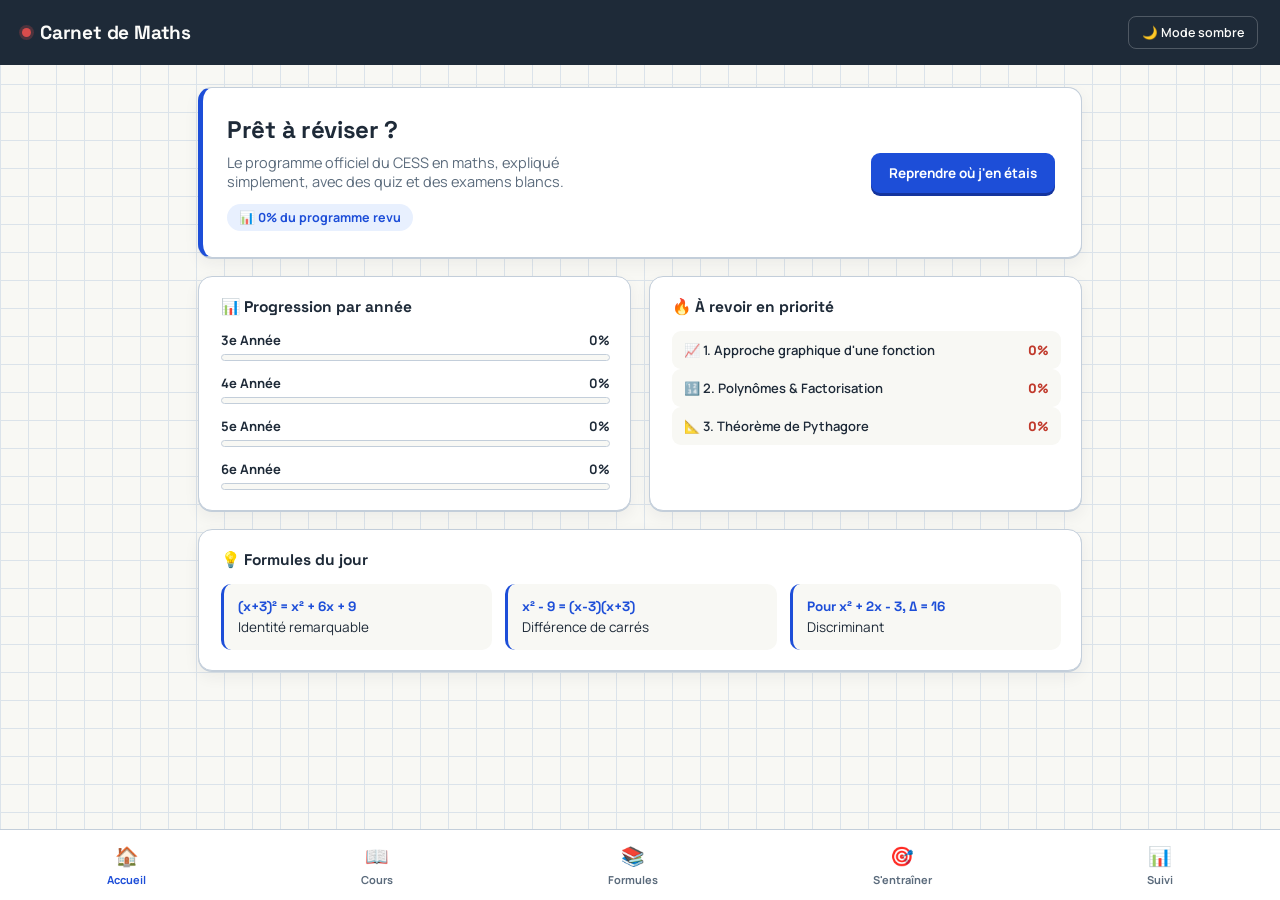
==== index.html @ 69b4cd09 "Update index.html" ====
<!DOCTYPE html>
<html lang="fr">
<head>
<meta charset="UTF-8">
<meta name="viewport" content="width=device-width, initial-scale=1.0">
<title>Carnet de Maths — CESS</title>
<link rel="preconnect" href="https://fonts.googleapis.com">
<link rel="preconnect" href="https://fonts.gstatic.com" crossorigin>
<link href="https://fonts.googleapis.com/css2?family=Manrope:wght@400;600;700;800&family=Space+Grotesk:wght@500;700&display=swap" rel="stylesheet">
<link rel="stylesheet" href="ces-maths.css">
</head>
<body>

<header class="ces-header">
    <div class="brand" onclick="goHome()"><span class="pin"></span>Carnet de Maths</div>
    <button class="nav-btn" onclick="toggleTheme()" id="themeBtn">🌙 Mode sombre</button>
</header>

<main class="ces-app">

    <!-- ================= ACCUEIL ================= -->
    <section id="dashboard" class="tab-content">
        <div class="hero">
            <div>
                <h1>Prêt à réviser ?</h1>
                <p>Le programme officiel du CESS en maths, expliqué simplement, avec des quiz et des examens blancs.</p>
                <span class="pastille-progress">📊 <span id="globalProgress">0</span>% du programme revu</span>
            </div>
            <button class="primary-btn" onclick="startRevision()">Reprendre où j'en étais</button>
        </div>

        <div class="dashboard-grid">
            <div class="panel">
                <h3>📊 Progression par année</h3>
                <div id="progressionAnnees" class="progression-list"></div>
            </div>
            <div class="panel">
                <h3>🔥 À revoir en priorité</h3>
                <div id="chapitresUrgents"></div>
            </div>
        </div>

        <div class="panel">
            <h3>💡 Formules du jour</h3>
            <div id="formulesDuJour" class="formules-du-jour"></div>
        </div>
    </section>

    <!-- ================= COURS ================= -->
    <section id="cours" class="tab-content hidden">
        <div class="page-header">
            <div>
                <h1 class="section-title">📖 Réviser</h1>
                <p class="muted">Choisissez une année pour voir les chapitres.</p>
            </div>
            <button class="ghost-btn" onclick="showTab('dashboard')">← Accueil</button>
        </div>

        <div id="choixAnnee" class="annee-selector"></div>
        <div id="contenuAnnee" class="hidden"></div>

        <!-- FICHES VISUELLES CORRIGÉES -->
        <div class="panel" style="margin-top: 6px;">
            <h3>🖼️ Fiches de révision</h3>
            <p class="muted" style="margin-bottom: 4px;">Les notions essentielles résumées en images.</p>
            <div class="groupe-fiches">
                <img src="pythagore.jpg" alt="Théorème de Pythagore">
                <img src="thales.jpg" alt="Théorème de Thalès">
                <img src="trigonometrie.jpg" alt="Trigonométrie">
                <img src="cercle_trigo.jpg" alt="Cercle trigonométrique">
                <img src="discriminant.jpg" alt="Discriminant">
                <img src="derivee.jpg" alt="Dérivée">
                <img src="produit_scalaire.jpg" alt="Produit scalaire">
                <img src="plan_complexe.jpg" alt="Plan complexe">
            </div>
        </div>
    </section>

    <!-- ================= FORMULES ================= -->
    <section id="formules" class="tab-content hidden">
        <div class="page-header">
            <div>
                <h1 class="section-title">📚 Formules</h1>
                <p class="muted"><span id="formulesCount">0</span> formules — votre encyclopédie de poche.</p>
            </div>
            <button class="ghost-btn" onclick="showTab('dashboard')">← Accueil</button>
        </div>

        <input id="formuleSearch" class="search-bar" style="margin-bottom:14px;" placeholder="Rechercher une formule…" oninput="rechercherFormule()">

        <div class="filtres-pills" id="filtresFormules">
            <button class="pill active" onclick="filtrerFormules('all', this)">Tout</button>
            <button class="pill" onclick="filtrerFormules('algebre', this)">🔢 Algèbre</button>
            <button class="pill" onclick="filtrerFormules('geometrie', this)">📐 Géométrie</button>
            <button class="pill" onclick="filtrerFormules('trigonometrie', this)">📐 Trigo</button>
            <button class="pill" onclick="filtrerFormules('analyse', this)">📈 Analyse</button>
            <button class="pill" onclick="filtrerFormules('vecteurs', this)">➡️ Vecteurs</button>
            <button class="pill" onclick="filtrerFormules('statistiques', this)">📊 Stats</button>
            <button class="pill" onclick="filtrerFormules('complexes', this)">ℂ Complexes</button>
        </div>

        <div id="formulesList" class="formules-grid"></div>
    </section>

    <!-- ================= S'ENTRAÎNER ================= -->
    <section id="entrainer" class="tab-content hidden">
        <div class="page-header">
            <div>
                <h1 class="section-title">🎯 S'entraîner</h1>
                <p class="muted">Testez vos connaissances.</p>
            </div>
            <button class="ghost-btn" onclick="showTab('dashboard')">← Accueil</button>
        </div>

        <div class="panel block-entrainement">
            <div class="block-header"><span class="block-icon">🧠</span><span class="block-title">Quiz rapide</span></div>
            <div class="select-group">
                <select id="quizAnnee" class="search-bar" onchange="updateQuizChapitres()">
                    <option value="3e">3e Année</option>
                    <option value="4e">4e Année</option>
                    <option value="5e">5e Année</option>
                    <option value="6e">6e Année</option>
                </select>
                <select id="quizChapitre" class="search-bar"><option value="all">Tous les chapitres</option></select>
            </div>
            <button class="primary-btn" style="width:100%;" onclick="startQuiz()">Lancer le quiz</button>
            <button class="ghost-btn" style="width:100%;margin-top:9px;" onclick="startDefiJour()">🌟 Défi du jour (5 questions au hasard)</button>
        </div>

        <div class="panel block-entrainement">
            <div class="block-header"><span class="block-icon">📝</span><span class="block-title">Examens blancs</span></div>
            <div class="exam-grid">
                <div class="exam-card" tabindex="0" onclick="startExamen('3e')"><div class="exam-title">3e Année</div><div class="exam-info">20 q · 30 min</div></div>
                <div class="exam-card" tabindex="0" onclick="startExamen('4e')"><div class="exam-title">4e Année</div><div class="exam-info">25 q · 40 min</div></div>
                <div class="exam-card" tabindex="0" onclick="startExamen('5e')"><div class="exam-title">5e Année</div><div class="exam-info">25 q · 40 min</div></div>
                <div class="exam-card" tabindex="0" onclick="startExamen('6e')"><div class="exam-title">6e Année</div><div class="exam-info">30 q · 50 min</div></div>
                <div class="exam-card complet" tabindex="0" onclick="startExamen('complet')"><div class="exam-title">Examen complet</div><div class="exam-info">50 q · 90 min</div></div>
            </div>
        </div>

        <div id="quizContent" style="margin-top:18px;"></div>
        <div id="examenContent" style="margin-top:18px;"></div>
    </section>

    <!-- ================= SUIVI ================= -->
    <section id="suivi" class="tab-content hidden">
        <div class="page-header">
            <div>
                <h1 class="section-title">📊 Mon suivi</h1>
                <p class="muted">Votre progression et vos favoris.</p>
            </div>
            <button class="ghost-btn" onclick="showTab('dashboard')">← Accueil</button>
        </div>

        <div class="stats-grid">
            <div class="stat-card"><b>RÉVISÉS</b><span id="statsRevisites">0%</span></div>
            <div class="stat-card"><b>QUIZ FAITS</b><span id="statsQuizTotal">0</span></div>
            <div class="stat-card"><b>MEILLEUR SCORE</b><span id="statsMeilleur">0%</span></div>
            <div class="stat-card"><b>SÉRIE EN COURS</b><span id="statsSerie">0</span></div>
        </div>

        <div class="dashboard-grid">
            <div class="panel"><h3>🏆 Mes badges</h3><div id="badgeDisplay" class="badges-list"></div></div>
            <div class="panel"><h3>⭐ Mes favoris</h3><div id="favorisList"></div></div>
        </div>
    </section>

</main>

<div class="bottom-nav" id="bottomNav">
    <div class="nav-item active" tabindex="0" onclick="showTab('dashboard')" id="navDashboard"><span class="nav-icon">🏠</span>Accueil</div>
    <div class="nav-item" tabindex="0" onclick="showTab('cours')" id="navCours"><span class="nav-icon">📖</span>Cours</div>
    <div class="nav-item" tabindex="0" onclick="showTab('formules')" id="navFormules"><span class="nav-icon">📚</span>Formules</div>
    <div class="nav-item" tabindex="0" onclick="showTab('entrainer')" id="navEntrainer"><span class="nav-icon">🎯</span>S'entraîner</div>
    <div class="nav-item" tabindex="0" onclick="showTab('suivi')" id="navSuivi"><span class="nav-icon">📊</span>Suivi</div>
</div>

<script src="ces-maths.js"></script>
</body>
</html>
---- ces-maths.css ----
/* =========================================================
   TOKENS — inspiré du cahier à petits carreaux (Séyès)
   ========================================================= */
:root{
    --paper:#f8f8f4;
    --paper-line:#dbe3ea;
    --paper-line-strong:#c3ceda;
    --sheet:#ffffff;
    --margin:#d84c4c;
    --ink:#1e2a38;
    --ink-soft:#5b6b7c;
    --bleu:#1d4ed8;
    --bleu-clair:#e8f0fe;
    --vert:#1f8a4c;
    --vert-clair:#e7f7ec;
    --rouge:#c0392b;
    --rouge-clair:#fdecea;
    --ambre:#b9791b;
    --ambre-clair:#fdf3e0;
    --violet:#6b46c1;
    --violet-clair:#f1ebfb;
    --teal:#0e7c86;
    --teal-clair:#e4f5f6;
    --radius: 14px;
    --shadow: 0 1px 0 var(--paper-line-strong), 0 6px 16px rgba(30,42,56,0.06);
    --font-head:'Space Grotesk', system-ui, sans-serif;
    --font-body:'Manrope', system-ui, sans-serif;
}

body.dark{
    --paper:#12161c;
    --paper-line:#232b35;
    --paper-line-strong:#2b3542;
    --sheet:#181e26;
    --margin:#e06a6a;
    --ink:#eef1f5;
    --ink-soft:#93a1b0;
    --bleu:#5c8cf0;
    --bleu-clair:#1c2a44;
    --vert:#57c785;
    --vert-clair:#16301f;
    --rouge:#ea6b5c;
    --rouge-clair:#3a1c1a;
    --ambre:#e0a94a;
    --ambre-clair:#3a2c12;
    --violet:#a482e0;
    --violet-clair:#2a1f42;
    --teal:#4bb9c2;
    --teal-clair:#12302f;
    --shadow: 0 1px 0 var(--paper-line-strong), 0 6px 18px rgba(0,0,0,0.35);
}

*{box-sizing:border-box;margin:0;padding:0;}
html{-webkit-font-smoothing:antialiased;}

body{
    font-family:var(--font-body);
    color:var(--ink);
    background-color:var(--paper);
    background-image:
        linear-gradient(var(--paper-line) 1px, transparent 1px),
        linear-gradient(90deg, var(--paper-line) 1px, transparent 1px);
    background-size: 28px 28px;
    min-height:100vh;
    padding-bottom:84px;
    transition:background-color .3s ease, color .3s ease;
}

@media (prefers-reduced-motion: reduce){
    *{animation-duration:0.001ms !important; transition-duration:0.001ms !important;}
}

/* ---------- header ---------- */
.ces-header{
    background:var(--ink);
    color:#fbfbf9;
    padding:16px 22px;
    display:flex;
    justify-content:space-between;
    align-items:center;
    position:sticky;
    top:0;
    z-index:900;
}
.brand{
    font-family:var(--font-head);
    font-weight:700;
    font-size:19px;
    letter-spacing:-0.2px;
    cursor:pointer;
    display:flex;
    align-items:center;
    gap:9px;
}
.brand .pin{
    width:9px;height:9px;border-radius:50%;
    background:var(--margin);
    box-shadow:0 0 0 3px rgba(216,76,76,0.25);
    display:inline-block;
}
.nav-btn{
    background:transparent;
    border:1px solid rgba(255,255,255,0.22);
    color:#fbfbf9;
    border-radius:8px;
    padding:7px 13px;
    cursor:pointer;
    font-size:12.5px;
    font-family:var(--font-body);
    font-weight:600;
    transition:background .2s ease, border-color .2s ease;
}
.nav-btn:hover{background:rgba(255,255,255,0.12); border-color:rgba(255,255,255,0.4);}

.ces-app{max-width:920px;margin:auto;padding:22px 18px 10px;}

.tab-content{animation:pageIn .35s ease;}
.tab-content.hidden{display:none !important;}
@keyframes pageIn{from{opacity:0;transform:translateY(8px);} to{opacity:1;transform:translateY(0);}}

.page-header{display:flex;justify-content:space-between;align-items:flex-start;margin-bottom:22px;gap:12px;}
.section-title{font-family:var(--font-head);font-size:25px;font-weight:700;letter-spacing:-0.3px;}
.muted{color:var(--ink-soft);font-size:13.5px;margin-top:4px;}

/* ---------- hero ---------- */
.hero{
    background:var(--sheet);
    border:1px solid var(--paper-line-strong);
    border-left:5px solid var(--bleu);
    border-radius:var(--radius);
    padding:26px 26px 26px 24px;
    display:flex;
    justify-content:space-between;
    align-items:center;
    gap:20px;
    margin-bottom:18px;
    box-shadow:var(--shadow);
}
.hero h1{font-family:var(--font-head);font-size:24px;font-weight:700;margin-bottom:8px;letter-spacing:-0.3px;}
.hero p{color:var(--ink-soft);margin-bottom:13px;font-size:14.5px;max-width:46ch;}
.pastille-progress{
    background:var(--bleu-clair);
    color:var(--bleu);
    padding:5px 12px;
    border-radius:20px;
    font-size:12.5px;
    font-weight:700;
    display:inline-block;
}

.primary-btn, .ghost-btn{
    border:none;
    border-radius:9px;
    padding:11px 18px;
    font-family:var(--font-body);
    font-weight:700;
    font-size:13.5px;
    cursor:pointer;
    transition:transform .15s ease, background .2s ease, box-shadow .2s ease;
    white-space:nowrap;
}
.primary-btn{background:var(--bleu);color:#fff;box-shadow:0 3px 0 #14349e;}
.primary-btn:hover{transform:translateY(-1px);}
.primary-btn:active{transform:translateY(1px); box-shadow:0 1px 0 #14349e;}
.ghost-btn{background:transparent;color:var(--ink-soft);border:1px solid var(--paper-line-strong);}
.ghost-btn:hover{background:var(--paper);}

.panel{
    background:var(--sheet);
    border:1px solid var(--paper-line-strong);
    border-radius:var(--radius);
    padding:20px 20px 20px 22px;
    box-shadow:var(--shadow);
    margin-bottom:18px;
}
.panel h3{font-family:var(--font-head);font-size:15.5px;margin-bottom:14px;font-weight:700;display:flex;align-items:center;gap:8px;}

.dashboard-grid{display:grid;grid-template-columns:1fr 1fr;gap:18px;}

.progression-list{display:flex;flex-direction:column;gap:13px;}
.progress-label{display:flex;justify-content:space-between;font-size:13px;margin-bottom:5px;font-weight:700;}
.progress-bar{height:7px;background:var(--paper);border:1px solid var(--paper-line-strong);border-radius:5px;overflow:hidden;}
.progress-fill{height:100%;border-radius:5px;transition:width .5s ease;}

.urgent-item{
    display:flex;justify-content:space-between;align-items:center;
    padding:10px 12px;background:var(--paper);border-radius:9px;
    font-size:13px;font-weight:600;gap:10px;
}
.urgent-item b{color:var(--rouge);font-weight:800;}

.formules-du-jour{display:grid;grid-template-columns:repeat(auto-fit,minmax(190px,1fr));gap:13px;}
.formule-mini{
    background:var(--paper);
    padding:14px;
    border-radius:10px;
    border-left:3px solid var(--bleu);
    font-size:13.5px;
}
.formule-mini b{font-family:var(--font-head);display:block;margin-bottom:3px;color:var(--bleu);}

/* ---------- sélecteur d'année : reliure de classeur ---------- */
.annee-selector{display:grid;grid-template-columns:1fr;gap:12px;margin-bottom:26px;}
.annee-card{
    background:var(--sheet);
    border:1px solid var(--paper-line-strong);
    border-radius:12px;
    padding:18px 20px;
    display:flex;
    align-items:center;
    gap:18px;
    border-left:6px solid var(--tab-color, var(--bleu));
    box-shadow:var(--shadow);
    cursor:pointer;
    transition:transform .18s ease, box-shadow .18s ease;
}
.annee-card:hover{transform:translateX(4px);}
.annee-icon{
    font-family:var(--font-head);font-weight:700;font-size:20px;
    width:44px;height:44px;border-radius:10px;
    display:flex;align-items:center;justify-content:center;
    background:var(--tab-color-light, var(--bleu-clair));
    color:var(--tab-color, var(--bleu));
    flex-shrink:0;
}
.annee-info h3{font-family:var(--font-head);margin:0 0 3px 0;font-size:16.5px;font-weight:700;}
.annee-info p{margin:0;color:var(--ink-soft);font-size:12.5px;}

.chapitre-list{background:var(--sheet);border:1px solid var(--paper-line-strong);border-radius:var(--radius);overflow:hidden;box-shadow:var(--shadow);}
.chapitre-row{
    display:flex;align-items:center;justify-content:space-between;
    padding:14px 20px;border-bottom:1px solid var(--paper-line);
    cursor:pointer;transition:background .15s ease;
    border-left:3px solid transparent;
}
.chapitre-row:last-child{border-bottom:none;}
.chapitre-row:hover{background:var(--paper); border-left-color:var(--bleu);}
.chap-left{display:flex;align-items:center;gap:12px;}
.chap-icon{font-size:19px;width:30px;height:30px;border-radius:8px;display:flex;align-items:center;justify-content:center;background:var(--paper);flex-shrink:0;}
.chap-title{font-weight:700;font-size:14px;}
.chap-status{font-size:10.5px;padding:4px 10px;border-radius:12px;font-weight:800;letter-spacing:0.2px;flex-shrink:0;}
.statut-revise{background:var(--vert-clair);color:var(--vert);}
.statut-cours{background:var(--ambre-clair);color:var(--ambre);}
.statut-vu{background:var(--paper-line);color:var(--ink-soft);}

/* ---------- FICHES IMAGES (CORRIGÉ POUR PROPORTIONS) ---------- */
.groupe-fiches{
    display:grid;
    grid-template-columns:repeat(auto-fit,minmax(280px,1fr));
    gap:16px;
    margin-top:14px;
}
.groupe-fiches img{
    width:100%;
    height:auto;                 /* GARDE LES PROPORTIONS ! */
    border-radius:12px;
    border:1px solid var(--paper-line-strong);
    box-shadow:var(--shadow);
    cursor:zoom-in;
    background:var(--sheet);
    transition:transform .2s ease, box-shadow .2s ease;
}
.groupe-fiches img:hover{
    transform:scale(1.02);
    box-shadow:0 8px 24px rgba(30,42,56,0.15);
}

/* ---------- formules ---------- */
.search-bar{padding:11px 14px;border:1px solid var(--paper-line-strong);border-radius:9px;background:var(--sheet);color:var(--ink);font-size:13.5px;font-family:var(--font-body);width:100%;}
.search-bar:focus{outline:2px solid var(--bleu);outline-offset:1px;}

.filtres-pills{display:flex;flex-wrap:wrap;gap:8px;margin-bottom:20px;}
.pill{
    background:var(--sheet);border:1px solid var(--paper-line-strong);color:var(--ink-soft);
    padding:7px 13px;border-radius:20px;font-size:12.5px;font-weight:700;cursor:pointer;
    transition:background .2s ease,color .2s ease,border-color .2s ease;
    font-family:var(--font-body);
}
.pill:hover{border-color:var(--bleu);}
.pill.active{background:var(--ink);color:#fbfbf9;border-color:var(--ink);}

.formules-grid{display:grid;grid-template-columns:repeat(auto-fit,minmax(300px,1fr));gap:16px;}
.formule-card{background:var(--sheet);border:1px solid var(--paper-line-strong);border-radius:var(--radius);padding:18px;box-shadow:var(--shadow);}
.formule-header{display:flex;align-items:center;gap:10px;margin-bottom:13px;}
.formule-icon{font-size:18px;width:30px;height:30px;border-radius:8px;background:var(--paper);display:flex;align-items:center;justify-content:center;flex-shrink:0;}
.formule-title{font-family:var(--font-head);font-weight:700;font-size:14.5px;flex:1;}
.formule-categorie{font-size:10.5px;font-weight:800;padding:3px 9px;border-radius:10px;flex-shrink:0;}
.formule-definition{font-size:13.5px;color:var(--ink-soft);margin-bottom:11px;}
.formule-math{background:var(--paper);border:1px solid var(--paper-line-strong);border-radius:8px;padding:12px;font-family:var(--font-head);font-size:16.5px;font-weight:700;text-align:center;color:var(--bleu);margin-bottom:11px;}
.formule-actions{display:flex;justify-content:flex-end;}
.formule-actions button{border:none;background:transparent;color:var(--ink-soft);cursor:pointer;font-size:12.5px;font-weight:700;font-family:var(--font-body);padding:4px 6px;}
.formule-actions button:hover{color:var(--ambre);}

/* ---------- entraînement ---------- */
.block-entrainement{border:1px solid var(--paper-line-strong);box-shadow:none;}
.block-header{display:flex;align-items:center;gap:10px;margin-bottom:18px;}
.block-icon{font-size:22px;width:38px;height:38px;border-radius:9px;background:var(--paper);display:flex;align-items:center;justify-content:center;}
.block-title{font-family:var(--font-head);font-size:16.5px;font-weight:700;}

.select-group{display:grid;grid-template-columns:1fr 1fr;gap:10px;margin-bottom:18px;}

.exam-grid{display:grid;grid-template-columns:repeat(auto-fit,minmax(140px,1fr));gap:12px;}
.exam-card{background:var(--paper);border:2px solid transparent;border-radius:11px;padding:18px;text-align:center;cursor:pointer;transition:border-color .2s ease,background .2s ease;}
.exam-card:hover{border-color:var(--bleu);background:var(--bleu-clair);}
.exam-card.complet{background:var(--ambre-clair);border-color:transparent;}
.exam-card.complet:hover{border-color:var(--ambre);}
.exam-title{font-family:var(--font-head);font-size:14.5px;font-weight:700;margin-bottom:4px;}
.exam-info{font-size:11.5px;color:var(--ink-soft);font-weight:600;}

.stats-grid{display:grid;grid-template-columns:repeat(auto-fit,minmax(130px,1fr));gap:13px;margin-bottom:18px;}
.stat-card{background:var(--sheet);border:1px solid var(--paper-line-strong);border-radius:var(--radius);padding:18px;text-align:center;box-shadow:var(--shadow);}
.stat-card b{display:block;color:var(--ink-soft);font-size:11px;margin-bottom:6px;font-weight:700;}
.stat-card span{font-family:var(--font-head);font-size:22px;font-weight:700;}

.badges-list{display:flex;flex-direction:column;gap:9px;}
.badge-item{display:flex;align-items:center;gap:10px;padding:10px 12px;border-radius:9px;font-size:13px;font-weight:700;}
.badge-item.unlocked{background:var(--vert-clair);color:var(--vert);}
.badge-item.locked{background:var(--paper);color:var(--ink-soft);opacity:0.65;}
#favorisList{display:flex;flex-direction:column;gap:8px;font-size:13.5px;font-weight:600;}
#favorisList .fav-empty{color:var(--ink-soft);font-weight:600;}

.quiz-question{background:var(--sheet);border:1px solid var(--paper-line-strong);border-radius:var(--radius);padding:20px;box-shadow:var(--shadow);margin-bottom:14px;}
.question-text{font-family:var(--font-head);font-weight:700;font-size:17px;margin-bottom:15px;}
.quiz-options{display:flex;flex-direction:column;gap:9px;}
.quiz-options button{
    text-align:left;padding:12px 15px;border:2px solid var(--paper-line-strong);border-radius:10px;
    background:var(--sheet);cursor:pointer;font-size:13.5px;font-family:var(--font-body);font-weight:600;color:var(--ink);
    transition:border-color .15s ease, background .15s ease, transform .1s ease;
}
.quiz-options button:hover:not(.locked){border-color:var(--bleu);background:var(--bleu-clair);}
.quiz-options button.correct{border-color:var(--vert);background:var(--vert-clair);color:var(--vert);font-weight:800;}
.quiz-options button.wrong{border-color:var(--rouge);background:var(--rouge-clair);color:var(--rouge);}
.quiz-options button.locked{cursor:default;}

.quiz-result{margin-top:12px;padding:12px 14px;border-radius:9px;font-weight:700;font-size:13.5px;}
.quiz-result.correct{background:var(--vert-clair);color:var(--vert);border-left:4px solid var(--vert);}
.quiz-result.wrong{background:var(--rouge-clair);color:var(--rouge);border-left:4px solid var(--rouge);}

#examenContent .quiz-options button{background:var(--paper);}

.progress-thin{height:4px;background:var(--paper-line);border-radius:2px;overflow:hidden;margin-top:8px;}
.progress-thin > div{height:100%;background:var(--bleu);border-radius:2px;transition:width .3s ease;}
.quiz-topline{display:flex;justify-content:space-between;font-size:13px;color:var(--ink-soft);font-weight:700;}

/* ---------- modal chapitre ---------- */
.modal-backdrop{
    position:fixed;inset:0;background:rgba(20,26,34,0.55);
    z-index:1000;display:flex;align-items:center;justify-content:center;padding:20px;
}
.modal-card{
    background:var(--sheet);border-radius:18px;max-width:840px;width:100%;max-height:88vh;overflow-y:auto;
    padding:0;box-shadow:0 25px 60px rgba(0,0,0,0.3);position:relative;
    animation:modalIn .25s ease;
}
@keyframes modalIn{from{opacity:0;transform:scale(.97) translateY(6px);}to{opacity:1;transform:scale(1) translateY(0);}}
.modal-head{padding:26px 30px 18px;border-bottom:1px solid var(--paper-line);position:sticky;top:0;background:var(--sheet);z-index:2;}
.modal-close{position:absolute;top:18px;right:20px;background:var(--paper);border:none;width:32px;height:32px;border-radius:50%;font-size:16px;cursor:pointer;color:var(--ink-soft);}
.modal-close:hover{background:var(--paper-line);}
.modal-body{padding:6px 30px 30px;}
.modal-h2{font-family:var(--font-head);font-size:22px;font-weight:700;margin-bottom:4px;padding-right:36px;}
.modal-desc{color:var(--ink-soft);font-size:13.5px;}

.cours-block{background:var(--paper);border-left:5px solid var(--bleu);border-radius:10px;padding:20px 22px;margin:20px 0;}
.cours-block h4{font-family:var(--font-head);font-size:14px;font-weight:700;margin:14px 0 6px;}
.cours-block h4:first-child{margin-top:0;}
.cours-block p, .cours-block li{font-size:14px;line-height:1.6;color:var(--ink);}
.cours-block ul{margin:6px 0 6px 20px;}
.cours-block b{color:var(--bleu);}

.modal-body h3{font-family:var(--font-head);font-size:15px;font-weight:700;margin:18px 0 8px;}
.modal-body ul{margin:0 0 14px 20px;font-size:13.5px;line-height:1.65;}
.modal-actions{display:flex;gap:10px;margin-top:22px;flex-wrap:wrap;}

/* ---------- bottom nav ---------- */
.bottom-nav{
    position:fixed;bottom:0;left:0;right:0;background:var(--sheet);
    display:flex;justify-content:space-around;padding:9px 0 max(9px, env(safe-area-inset-bottom));
    border-top:1px solid var(--paper-line-strong);z-index:1000;
}
.nav-item{text-align:center;font-size:11px;color:var(--ink-soft);cursor:pointer;font-weight:700;transition:color .2s ease;padding:4px 10px;border-radius:8px;}
.nav-item.active{color:var(--bleu);}
.nav-icon{font-size:19px;display:block;margin-bottom:3px;}

.nav-item:focus-visible, .pill:focus-visible, .primary-btn:focus-visible, .ghost-btn:focus-visible,
.exam-card:focus-visible, .annee-card:focus-visible, .chapitre-row:focus-visible, .quiz-options button:focus-visible{
    outline:2px solid var(--bleu); outline-offset:2px;
}

@media(max-width:768px){
    .ces-header{padding:13px 16px;}
    .brand{font-size:17px;}
    .hero{flex-direction:column;align-items:flex-start;gap:14px;padding:22px;}
    .hero h1{font-size:20px;}
    .primary-btn{width:100%;text-align:center;}
    .dashboard-grid{grid-template-columns:1fr;}
    .exam-grid{grid-template-columns:repeat(2,1fr);}
    .select-group{grid-template-columns:1fr;}
    .formules-grid{grid-template-columns:1fr;}
    .modal-head{padding:22px 20px 14px;}
    .modal-body{padding:6px 20px 24px;}
}
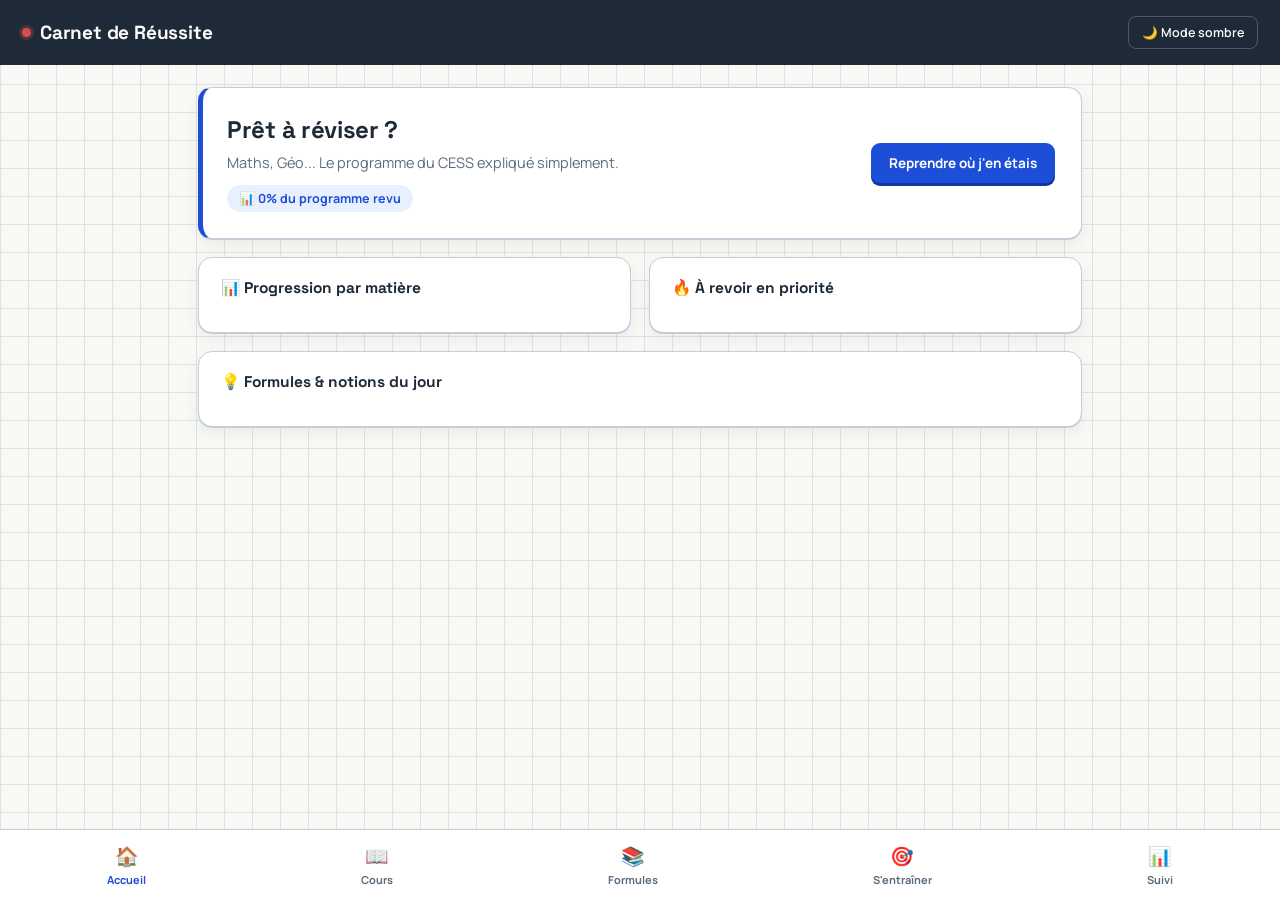
==== commit 9437ee1d: "Update index.html" ====
--- a/index.html
+++ b/index.html
@@ -3,7 +3,7 @@
 <head>
 <meta charset="UTF-8">
 <meta name="viewport" content="width=device-width, initial-scale=1.0">
-<title>Carnet de Maths — CESS</title>
+<title>Carnet de Réussite — CESS</title>
 <link rel="preconnect" href="https://fonts.googleapis.com">
 <link rel="preconnect" href="https://fonts.gstatic.com" crossorigin>
 <link href="https://fonts.googleapis.com/css2?family=Manrope:wght@400;600;700;800&family=Space+Grotesk:wght@500;700&display=swap" rel="stylesheet">
@@ -12,7 +12,7 @@
 <body>
 
 <header class="ces-header">
-    <div class="brand" onclick="goHome()"><span class="pin"></span>Carnet de Maths</div>
+    <div class="brand" onclick="goHome()"><span class="pin"></span>Carnet de Réussite</div>
     <button class="nav-btn" onclick="toggleTheme()" id="themeBtn">🌙 Mode sombre</button>
 </header>
 
@@ -23,7 +23,7 @@
         <div class="hero">
             <div>
                 <h1>Prêt à réviser ?</h1>
-                <p>Le programme officiel du CESS en maths, expliqué simplement, avec des quiz et des examens blancs.</p>
+                <p>Maths, Géo... Le programme du CESS expliqué simplement.</p>
                 <span class="pastille-progress">📊 <span id="globalProgress">0</span>% du programme revu</span>
             </div>
             <button class="primary-btn" onclick="startRevision()">Reprendre où j'en étais</button>
@@ -31,8 +31,8 @@
 
         <div class="dashboard-grid">
             <div class="panel">
-                <h3>📊 Progression par année</h3>
-                <div id="progressionAnnees" class="progression-list"></div>
+                <h3>📊 Progression par matière</h3>
+                <div id="progressionMatieres" class="progression-list"></div>
             </div>
             <div class="panel">
                 <h3>🔥 À revoir en priorité</h3>
@@ -41,7 +41,7 @@
         </div>
 
         <div class="panel">
-            <h3>💡 Formules du jour</h3>
+            <h3>💡 Formules & notions du jour</h3>
             <div id="formulesDuJour" class="formules-du-jour"></div>
         </div>
     </section>
@@ -51,21 +51,27 @@
         <div class="page-header">
             <div>
                 <h1 class="section-title">📖 Réviser</h1>
-                <p class="muted">Choisissez une année pour voir les chapitres.</p>
+                <p class="muted">Choisissez une matière, puis une année.</p>
             </div>
             <button class="ghost-btn" onclick="showTab('dashboard')">← Accueil</button>
         </div>
 
-        <div id="choixAnnee" class="annee-selector"></div>
+        <!-- Choix de la matière -->
+        <div id="choixMatiere" class="annee-selector"></div>
+
+        <!-- Choix de l'année -->
+        <div id="choixAnnee" class="annee-selector hidden"></div>
+        
+        <!-- Liste des chapitres -->
         <div id="contenuAnnee" class="hidden"></div>
 
-        <!-- FICHES VISUELLES CORRIGÉES -->
+        <!-- Fiches visuelles -->
         <div class="panel" style="margin-top: 6px;">
             <h3>🖼️ Fiches de révision</h3>
             <p class="muted" style="margin-bottom: 4px;">Les notions essentielles résumées en images.</p>
             <div class="groupe-fiches">
-                <img src="pythagore.jpg" alt="Théorème de Pythagore">
-                <img src="thales.jpg" alt="Théorème de Thalès">
+                <img src="pythagore.jpg" alt="Pythagore">
+                <img src="thales.jpg" alt="Thalès">
                 <img src="trigonometrie.jpg" alt="Trigonométrie">
                 <img src="cercle_trigo.jpg" alt="Cercle trigonométrique">
                 <img src="discriminant.jpg" alt="Discriminant">
@@ -175,6 +181,7 @@
     <div class="nav-item" tabindex="0" onclick="showTab('suivi')" id="navSuivi"><span class="nav-icon">📊</span>Suivi</div>
 </div>
 
+<script src="geo-data.js"></script>
 <script src="ces-maths.js"></script>
 </body>
 </html>
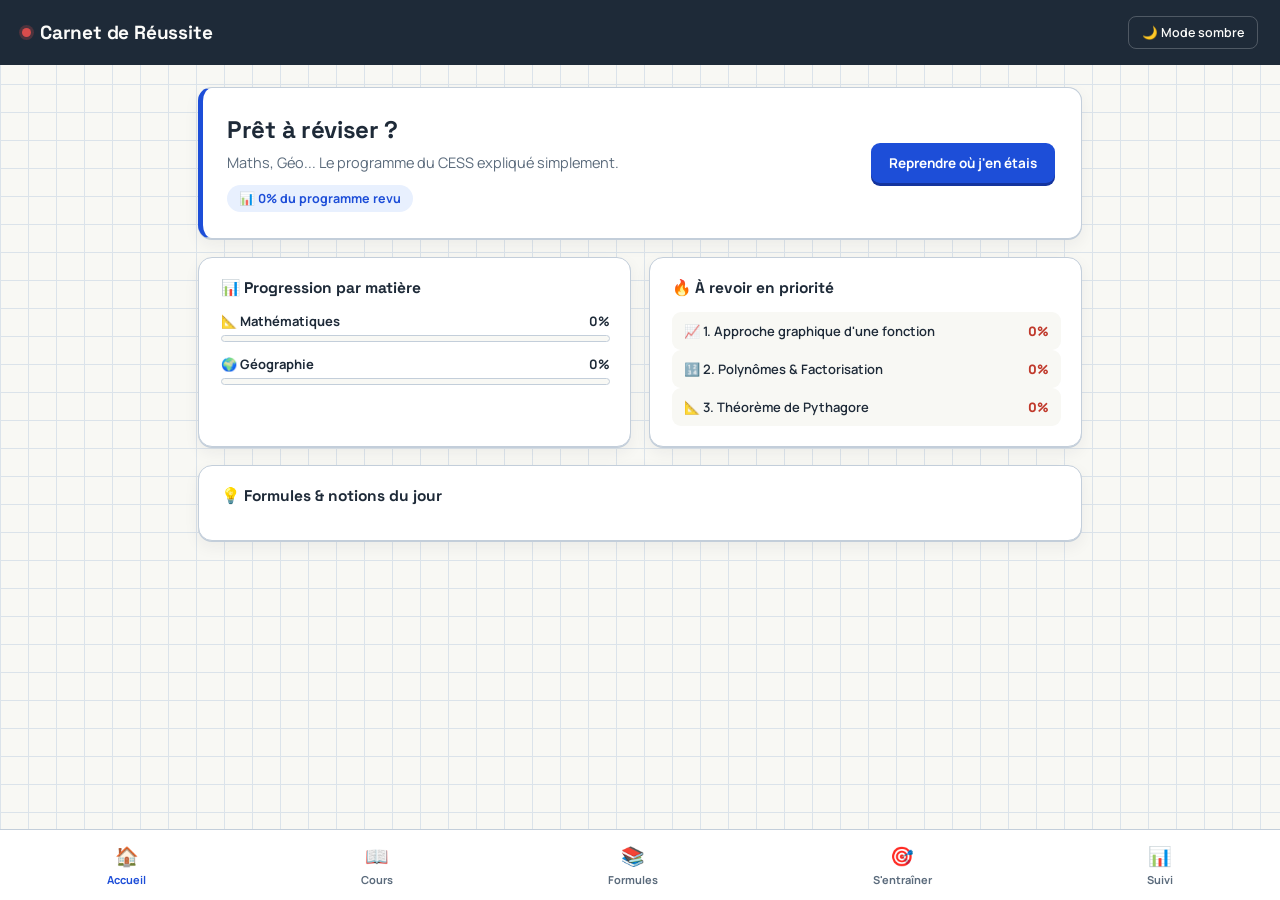
==== commit c3d71160: "Update index.html" ====
--- a/index.html
+++ b/index.html
@@ -56,13 +56,13 @@
             <button class="ghost-btn" onclick="showTab('dashboard')">← Accueil</button>
         </div>
 
-        <!-- Choix de la matière -->
+        <!-- ÉCRAN 1 : Choix de la matière -->
         <div id="choixMatiere" class="annee-selector"></div>
 
-        <!-- Choix de l'année -->
+        <!-- ÉCRAN 2 : Choix de l'année -->
         <div id="choixAnnee" class="annee-selector hidden"></div>
         
-        <!-- Liste des chapitres -->
+        <!-- ÉCRAN 3 : Liste des chapitres -->
         <div id="contenuAnnee" class="hidden"></div>
 
         <!-- Fiches visuelles -->
--- a/ces-maths.css
+++ b/ces-maths.css
@@ -1,6 +1,3 @@
-/* =========================================================
-   TOKENS — inspiré du cahier à petits carreaux (Séyès)
-   ========================================================= */
 :root{
     --paper:#f8f8f4;
     --paper-line:#dbe3ea;
@@ -70,7 +67,6 @@
     *{animation-duration:0.001ms !important; transition-duration:0.001ms !important;}
 }
 
-/* ---------- header ---------- */
 .ces-header{
     background:var(--ink);
     color:#fbfbf9;
@@ -122,7 +118,6 @@
 .section-title{font-family:var(--font-head);font-size:25px;font-weight:700;letter-spacing:-0.3px;}
 .muted{color:var(--ink-soft);font-size:13.5px;margin-top:4px;}
 
-/* ---------- hero ---------- */
 .hero{
     background:var(--sheet);
     border:1px solid var(--paper-line-strong);
@@ -199,7 +194,6 @@
 }
 .formule-mini b{font-family:var(--font-head);display:block;margin-bottom:3px;color:var(--bleu);}
 
-/* ---------- sélecteur d'année : reliure de classeur ---------- */
 .annee-selector{display:grid;grid-template-columns:1fr;gap:12px;margin-bottom:26px;}
 .annee-card{
     background:var(--sheet);
@@ -243,7 +237,6 @@
 .statut-cours{background:var(--ambre-clair);color:var(--ambre);}
 .statut-vu{background:var(--paper-line);color:var(--ink-soft);}
 
-/* ---------- FICHES IMAGES (CORRIGÉ POUR PROPORTIONS) ---------- */
 .groupe-fiches{
     display:grid;
     grid-template-columns:repeat(auto-fit,minmax(280px,1fr));
@@ -252,7 +245,7 @@
 }
 .groupe-fiches img{
     width:100%;
-    height:auto;                 /* GARDE LES PROPORTIONS ! */
+    height:auto;
     border-radius:12px;
     border:1px solid var(--paper-line-strong);
     box-shadow:var(--shadow);
@@ -265,7 +258,6 @@
     box-shadow:0 8px 24px rgba(30,42,56,0.15);
 }
 
-/* ---------- formules ---------- */
 .search-bar{padding:11px 14px;border:1px solid var(--paper-line-strong);border-radius:9px;background:var(--sheet);color:var(--ink);font-size:13.5px;font-family:var(--font-body);width:100%;}
 .search-bar:focus{outline:2px solid var(--bleu);outline-offset:1px;}
 
@@ -291,7 +283,6 @@
 .formule-actions button{border:none;background:transparent;color:var(--ink-soft);cursor:pointer;font-size:12.5px;font-weight:700;font-family:var(--font-body);padding:4px 6px;}
 .formule-actions button:hover{color:var(--ambre);}
 
-/* ---------- entraînement ---------- */
 .block-entrainement{border:1px solid var(--paper-line-strong);box-shadow:none;}
 .block-header{display:flex;align-items:center;gap:10px;margin-bottom:18px;}
 .block-icon{font-size:22px;width:38px;height:38px;border-radius:9px;background:var(--paper);display:flex;align-items:center;justify-content:center;}
@@ -342,7 +333,6 @@
 .progress-thin > div{height:100%;background:var(--bleu);border-radius:2px;transition:width .3s ease;}
 .quiz-topline{display:flex;justify-content:space-between;font-size:13px;color:var(--ink-soft);font-weight:700;}
 
-/* ---------- modal chapitre ---------- */
 .modal-backdrop{
     position:fixed;inset:0;background:rgba(20,26,34,0.55);
     z-index:1000;display:flex;align-items:center;justify-content:center;padding:20px;
@@ -371,7 +361,6 @@
 .modal-body ul{margin:0 0 14px 20px;font-size:13.5px;line-height:1.65;}
 .modal-actions{display:flex;gap:10px;margin-top:22px;flex-wrap:wrap;}
 
-/* ---------- bottom nav ---------- */
 .bottom-nav{
     position:fixed;bottom:0;left:0;right:0;background:var(--sheet);
     display:flex;justify-content:space-around;padding:9px 0 max(9px, env(safe-area-inset-bottom));
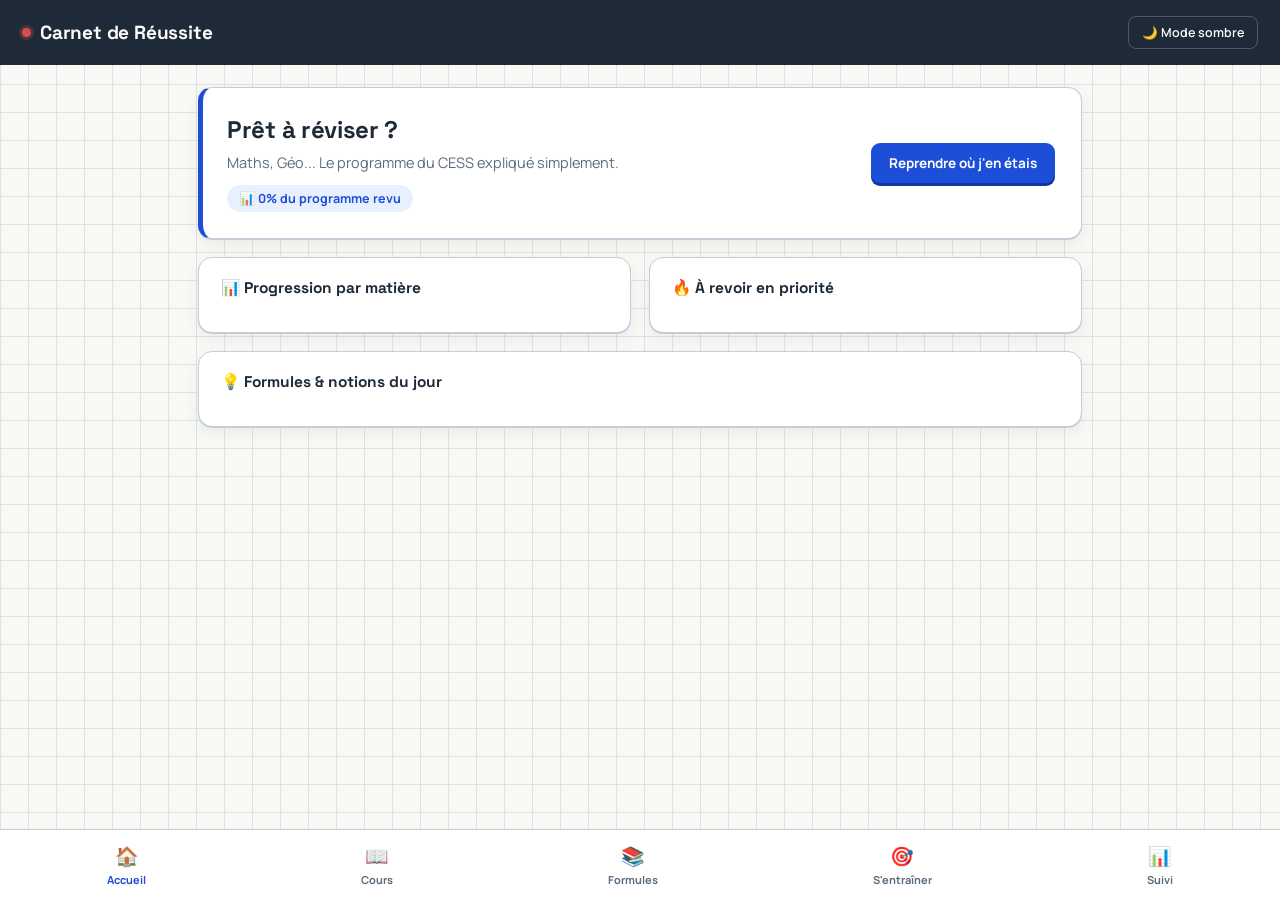
==== commit d09f16cc: "Update index.html" ====
--- a/index.html
+++ b/index.html
@@ -56,13 +56,13 @@
             <button class="ghost-btn" onclick="showTab('dashboard')">← Accueil</button>
         </div>
 
-        <!-- ÉCRAN 1 : Choix de la matière -->
+        <!-- Choix de la matière -->
         <div id="choixMatiere" class="annee-selector"></div>
 
-        <!-- ÉCRAN 2 : Choix de l'année -->
+        <!-- Choix de l'année -->
         <div id="choixAnnee" class="annee-selector hidden"></div>
         
-        <!-- ÉCRAN 3 : Liste des chapitres -->
+        <!-- Liste des chapitres -->
         <div id="contenuAnnee" class="hidden"></div>
 
         <!-- Fiches visuelles -->
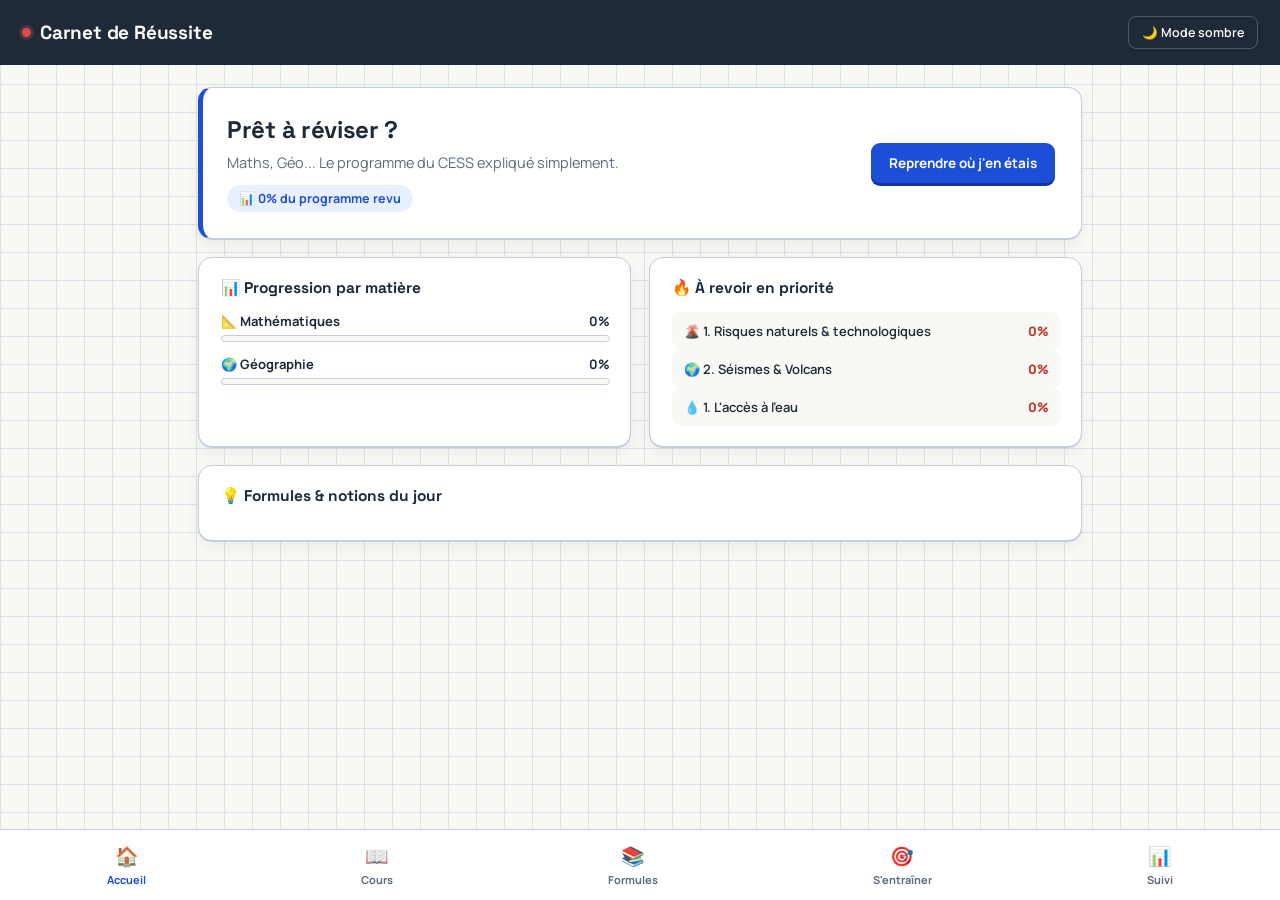
==== commit 8b3f11c6: "Update index.html" ====
--- a/index.html
+++ b/index.html
@@ -56,7 +56,7 @@
             <button class="ghost-btn" onclick="showTab('dashboard')">← Accueil</button>
         </div>
 
-        <!-- Choix de la matière -->
+        <!-- Choix de la matière (Maths ou Géo) -->
         <div id="choixMatiere" class="annee-selector"></div>
 
         <!-- Choix de l'année -->
@@ -181,6 +181,7 @@
     <div class="nav-item" tabindex="0" onclick="showTab('suivi')" id="navSuivi"><span class="nav-icon">📊</span>Suivi</div>
 </div>
 
+<!-- IMPORTANT : On charge la géographie AVANT le moteur principal -->
 <script src="geo-data.js"></script>
 <script src="ces-maths.js"></script>
 </body>
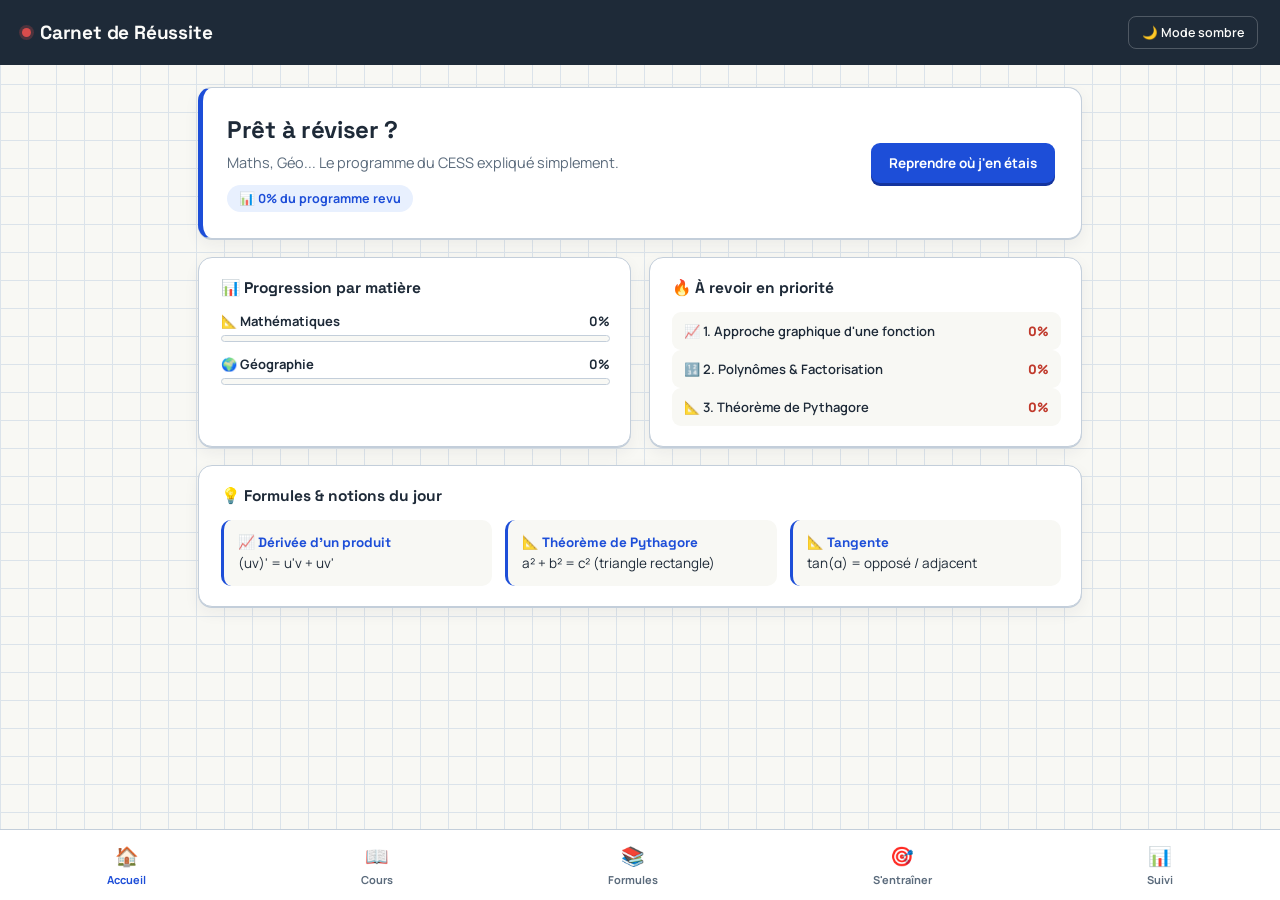
==== commit 4be84976: "Add files via upload" ====
--- a/index.html
+++ b/index.html
@@ -7,17 +7,14 @@
 <link rel="preconnect" href="https://fonts.googleapis.com">
 <link rel="preconnect" href="https://fonts.gstatic.com" crossorigin>
 <link href="https://fonts.googleapis.com/css2?family=Manrope:wght@400;600;700;800&family=Space+Grotesk:wght@500;700&display=swap" rel="stylesheet">
-<link rel="stylesheet" href="ces-maths.css">
+<link rel="stylesheet" href="style.css">
 </head>
 <body>
-
 <header class="ces-header">
     <div class="brand" onclick="goHome()"><span class="pin"></span>Carnet de Réussite</div>
     <button class="nav-btn" onclick="toggleTheme()" id="themeBtn">🌙 Mode sombre</button>
 </header>
-
 <main class="ces-app">
-
     <!-- ================= ACCUEIL ================= -->
     <section id="dashboard" class="tab-content">
         <div class="hero">
@@ -28,7 +25,6 @@
             </div>
             <button class="primary-btn" onclick="startRevision()">Reprendre où j'en étais</button>
         </div>
-
         <div class="dashboard-grid">
             <div class="panel">
                 <h3>📊 Progression par matière</h3>
@@ -39,7 +35,6 @@
                 <div id="chapitresUrgents"></div>
             </div>
         </div>
-
         <div class="panel">
             <h3>💡 Formules & notions du jour</h3>
             <div id="formulesDuJour" class="formules-du-jour"></div>
@@ -55,16 +50,13 @@
             </div>
             <button class="ghost-btn" onclick="showTab('dashboard')">← Accueil</button>
         </div>
-
         <!-- Choix de la matière (Maths ou Géo) -->
         <div id="choixMatiere" class="annee-selector"></div>
-
         <!-- Choix de l'année -->
         <div id="choixAnnee" class="annee-selector hidden"></div>
         
         <!-- Liste des chapitres -->
         <div id="contenuAnnee" class="hidden"></div>
-
         <!-- Fiches visuelles -->
         <div class="panel" style="margin-top: 6px;">
             <h3>🖼️ Fiches de révision</h3>
@@ -91,9 +83,7 @@
             </div>
             <button class="ghost-btn" onclick="showTab('dashboard')">← Accueil</button>
         </div>
-
         <input id="formuleSearch" class="search-bar" style="margin-bottom:14px;" placeholder="Rechercher une formule…" oninput="rechercherFormule()">
-
         <div class="filtres-pills" id="filtresFormules">
             <button class="pill active" onclick="filtrerFormules('all', this)">Tout</button>
             <button class="pill" onclick="filtrerFormules('algebre', this)">🔢 Algèbre</button>
@@ -104,7 +94,6 @@
             <button class="pill" onclick="filtrerFormules('statistiques', this)">📊 Stats</button>
             <button class="pill" onclick="filtrerFormules('complexes', this)">ℂ Complexes</button>
         </div>
-
         <div id="formulesList" class="formules-grid"></div>
     </section>
 
@@ -117,7 +106,6 @@
             </div>
             <button class="ghost-btn" onclick="showTab('dashboard')">← Accueil</button>
         </div>
-
         <div class="panel block-entrainement">
             <div class="block-header"><span class="block-icon">🧠</span><span class="block-title">Quiz rapide</span></div>
             <div class="select-group">
@@ -132,7 +120,6 @@
             <button class="primary-btn" style="width:100%;" onclick="startQuiz()">Lancer le quiz</button>
             <button class="ghost-btn" style="width:100%;margin-top:9px;" onclick="startDefiJour()">🌟 Défi du jour (5 questions au hasard)</button>
         </div>
-
         <div class="panel block-entrainement">
             <div class="block-header"><span class="block-icon">📝</span><span class="block-title">Examens blancs</span></div>
             <div class="exam-grid">
@@ -143,7 +130,6 @@
                 <div class="exam-card complet" tabindex="0" onclick="startExamen('complet')"><div class="exam-title">Examen complet</div><div class="exam-info">50 q · 90 min</div></div>
             </div>
         </div>
-
         <div id="quizContent" style="margin-top:18px;"></div>
         <div id="examenContent" style="margin-top:18px;"></div>
     </section>
@@ -157,20 +143,17 @@
             </div>
             <button class="ghost-btn" onclick="showTab('dashboard')">← Accueil</button>
         </div>
-
         <div class="stats-grid">
             <div class="stat-card"><b>RÉVISÉS</b><span id="statsRevisites">0%</span></div>
             <div class="stat-card"><b>QUIZ FAITS</b><span id="statsQuizTotal">0</span></div>
             <div class="stat-card"><b>MEILLEUR SCORE</b><span id="statsMeilleur">0%</span></div>
             <div class="stat-card"><b>SÉRIE EN COURS</b><span id="statsSerie">0</span></div>
         </div>
-
         <div class="dashboard-grid">
             <div class="panel"><h3>🏆 Mes badges</h3><div id="badgeDisplay" class="badges-list"></div></div>
             <div class="panel"><h3>⭐ Mes favoris</h3><div id="favorisList"></div></div>
         </div>
     </section>
-
 </main>
 
 <div class="bottom-nav" id="bottomNav">
@@ -181,8 +164,9 @@
     <div class="nav-item" tabindex="0" onclick="showTab('suivi')" id="navSuivi"><span class="nav-icon">📊</span>Suivi</div>
 </div>
 
-<!-- IMPORTANT : On charge la géographie AVANT le moteur principal -->
+<!-- Ordre de chargement optimisé -->
+<script src="maths-data.js"></script>
 <script src="geo-data.js"></script>
-<script src="ces-maths.js"></script>
+<script src="app.js"></script>
 </body>
 </html>
--- a/style.css
+++ b/style.css
@@ -0,0 +1,354 @@
+:root{
+    --paper:#f8f8f4;
+    --paper-line:#dbe3ea;
+    --paper-line-strong:#c3ceda;
+    --sheet:#ffffff;
+    --margin:#d84c4c;
+    --ink:#1e2a38;
+    --ink-soft:#5b6b7c;
+    --bleu:#1d4ed8;
+    --bleu-clair:#e8f0fe;
+    --vert:#1f8a4c;
+    --vert-clair:#e7f7ec;
+    --rouge:#c0392b;
+    --rouge-clair:#fdecea;
+    --ambre:#b9791b;
+    --ambre-clair:#fdf3e0;
+    --violet:#6b46c1;
+    --violet-clair:#f1ebfb;
+    --teal:#0e7c86;
+    --teal-clair:#e4f5f6;
+    --radius: 14px;
+    --shadow: 0 1px 0 var(--paper-line-strong), 0 6px 16px rgba(30,42,56,0.06);
+    --font-head:'Space Grotesk', system-ui, sans-serif;
+    --font-body:'Manrope', system-ui, sans-serif;
+}
+body.dark{
+    --paper:#12161c;
+    --paper-line:#232b35;
+    --paper-line-strong:#2b3542;
+    --sheet:#181e26;
+    --margin:#e06a6a;
+    --ink:#eef1f5;
+    --ink-soft:#93a1b0;
+    --bleu:#5c8cf0;
+    --bleu-clair:#1c2a44;
+    --vert:#57c785;
+    --vert-clair:#16301f;
+    --rouge:#ea6b5c;
+    --rouge-clair:#3a1c1a;
+    --ambre:#e0a94a;
+    --ambre-clair:#3a2c12;
+    --violet:#a482e0;
+    --violet-clair:#2a1f42;
+    --teal:#4bb9c2;
+    --teal-clair:#12302f;
+    --shadow: 0 1px 0 var(--paper-line-strong), 0 6px 18px rgba(0,0,0,0.35);
+}
+*{box-sizing:border-box;margin:0;padding:0;}
+html{-webkit-font-smoothing:antialiased;}
+body{
+    font-family:var(--font-body);
+    color:var(--ink);
+    background-color:var(--paper);
+    background-image:
+        linear-gradient(var(--paper-line) 1px, transparent 1px),
+        linear-gradient(90deg, var(--paper-line) 1px, transparent 1px);
+    background-size: 28px 28px;
+    min-height:100vh;
+    padding-bottom:84px;
+    transition:background-color .3s ease, color .3s ease;
+}
+@media (prefers-reduced-motion: reduce){
+    *{animation-duration:0.001ms !important; transition-duration:0.001ms !important;}
+}
+.ces-header{
+    background:var(--ink);
+    color:#fbfbf9;
+    padding:16px 22px;
+    display:flex;
+    justify-content:space-between;
+    align-items:center;
+    position:sticky;
+    top:0;
+    z-index:900;
+}
+.brand{
+    font-family:var(--font-head);
+    font-weight:700;
+    font-size:19px;
+    letter-spacing:-0.2px;
+    cursor:pointer;
+    display:flex;
+    align-items:center;
+    gap:9px;
+}
+.brand .pin{
+    width:9px;height:9px;border-radius:50%;
+    background:var(--margin);
+    box-shadow:0 0 0 3px rgba(216,76,76,0.25);
+    display:inline-block;
+}
+.nav-btn{
+    background:transparent;
+    border:1px solid rgba(255,255,255,0.22);
+    color:#fbfbf9;
+    border-radius:8px;
+    padding:7px 13px;
+    cursor:pointer;
+    font-size:12.5px;
+    font-family:var(--font-body);
+    font-weight:600;
+    transition:background .2s ease, border-color .2s ease;
+}
+.nav-btn:hover{background:rgba(255,255,255,0.12); border-color:rgba(255,255,255,0.4);}
+.ces-app{max-width:920px;margin:auto;padding:22px 18px 10px;}
+.tab-content{animation:pageIn .35s ease;}
+.tab-content.hidden{display:none !important;}
+@keyframes pageIn{from{opacity:0;transform:translateY(8px);} to{opacity:1;transform:translateY(0);}}
+.page-header{display:flex;justify-content:space-between;align-items:flex-start;margin-bottom:22px;gap:12px;}
+.section-title{font-family:var(--font-head);font-size:25px;font-weight:700;letter-spacing:-0.3px;}
+.muted{color:var(--ink-soft);font-size:13.5px;margin-top:4px;}
+.hero{
+    background:var(--sheet);
+    border:1px solid var(--paper-line-strong);
+    border-left:5px solid var(--bleu);
+    border-radius:var(--radius);
+    padding:26px 26px 26px 24px;
+    display:flex;
+    justify-content:space-between;
+    align-items:center;
+    gap:20px;
+    margin-bottom:18px;
+    box-shadow:var(--shadow);
+}
+.hero h1{font-family:var(--font-head);font-size:24px;font-weight:700;margin-bottom:8px;letter-spacing:-0.3px;}
+.hero p{color:var(--ink-soft);margin-bottom:13px;font-size:14.5px;max-width:46ch;}
+.pastille-progress{
+    background:var(--bleu-clair);
+    color:var(--bleu);
+    padding:5px 12px;
+    border-radius:20px;
+    font-size:12.5px;
+    font-weight:700;
+    display:inline-block;
+}
+.primary-btn, .ghost-btn{
+    border:none;
+    border-radius:9px;
+    padding:11px 18px;
+    font-family:var(--font-body);
+    font-weight:700;
+    font-size:13.5px;
+    cursor:pointer;
+    transition:transform .15s ease, background .2s ease, box-shadow .2s ease;
+    white-space:nowrap;
+}
+.primary-btn{background:var(--bleu);color:#fff;box-shadow:0 3px 0 #14349e;}
+.primary-btn:hover{transform:translateY(-1px);}
+.primary-btn:active{transform:translateY(1px); box-shadow:0 1px 0 #14349e;}
+.ghost-btn{background:transparent;color:var(--ink-soft);border:1px solid var(--paper-line-strong);}
+.ghost-btn:hover{background:var(--paper);}
+.panel{
+    background:var(--sheet);
+    border:1px solid var(--paper-line-strong);
+    border-radius:var(--radius);
+    padding:20px 20px 20px 22px;
+    box-shadow:var(--shadow);
+    margin-bottom:18px;
+}
+.panel h3{font-family:var(--font-head);font-size:15.5px;margin-bottom:14px;font-weight:700;display:flex;align-items:center;gap:8px;}
+.dashboard-grid{display:grid;grid-template-columns:1fr 1fr;gap:18px;}
+.progression-list{display:flex;flex-direction:column;gap:13px;}
+.progress-label{display:flex;justify-content:space-between;font-size:13px;margin-bottom:5px;font-weight:700;}
+.progress-bar{height:7px;background:var(--paper);border:1px solid var(--paper-line-strong);border-radius:5px;overflow:hidden;}
+.progress-fill{height:100%;border-radius:5px;transition:width .5s ease;}
+.urgent-item{
+    display:flex;justify-content:space-between;align-items:center;
+    padding:10px 12px;background:var(--paper);border-radius:9px;
+    font-size:13px;font-weight:600;gap:10px;
+}
+.urgent-item b{color:var(--rouge);font-weight:800;}
+.formules-du-jour{display:grid;grid-template-columns:repeat(auto-fit,minmax(190px,1fr));gap:13px;}
+.formule-mini{
+    background:var(--paper);
+    padding:14px;
+    border-radius:10px;
+    border-left:3px solid var(--bleu);
+    font-size:13.5px;
+}
+.formule-mini b{font-family:var(--font-head);display:block;margin-bottom:3px;color:var(--bleu);}
+.annee-selector{display:grid;grid-template-columns:1fr;gap:12px;margin-bottom:26px;}
+.annee-card{
+    background:var(--sheet);
+    border:1px solid var(--paper-line-strong);
+    border-radius:12px;
+    padding:18px 20px;
+    display:flex;
+    align-items:center;
+    gap:18px;
+    border-left:6px solid var(--tab-color, var(--bleu));
+    box-shadow:var(--shadow);
+    cursor:pointer;
+    transition:transform .18s ease, box-shadow .18s ease;
+}
+.annee-card:hover{transform:translateX(4px);}
+.annee-icon{
+    font-family:var(--font-head);font-weight:700;font-size:20px;
+    width:44px;height:44px;border-radius:10px;
+    display:flex;align-items:center;justify-content:center;
+    background:var(--tab-color-light, var(--bleu-clair));
+    color:var(--tab-color, var(--bleu));
+    flex-shrink:0;
+}
+.annee-info h3{font-family:var(--font-head);margin:0 0 3px 0;font-size:16.5px;font-weight:700;}
+.annee-info p{margin:0;color:var(--ink-soft);font-size:12.5px;}
+.chapitre-list{background:var(--sheet);border:1px solid var(--paper-line-strong);border-radius:var(--radius);overflow:hidden;box-shadow:var(--shadow);}
+.chapitre-row{
+    display:flex;align-items:center;justify-content:space-between;
+    padding:14px 20px;border-bottom:1px solid var(--paper-line);
+    cursor:pointer;transition:background .15s ease;
+    border-left:3px solid transparent;
+}
+.chapitre-row:last-child{border-bottom:none;}
+.chapitre-row:hover{background:var(--paper); border-left-color:var(--bleu);}
+.chap-left{display:flex;align-items:center;gap:12px;}
+.chap-icon{font-size:19px;width:30px;height:30px;border-radius:8px;display:flex;align-items:center;justify-content:center;background:var(--paper);flex-shrink:0;}
+.chap-title{font-weight:700;font-size:14px;}
+.chap-status{font-size:10.5px;padding:4px 10px;border-radius:12px;font-weight:800;letter-spacing:0.2px;flex-shrink:0;}
+.statut-revise{background:var(--vert-clair);color:var(--vert);}
+.statut-cours{background:var(--ambre-clair);color:var(--ambre);}
+.statut-vu{background:var(--paper-line);color:var(--ink-soft);}
+.groupe-fiches{
+    display:grid;
+    grid-template-columns:repeat(auto-fit,minmax(280px,1fr));
+    gap:16px;
+    margin-top:14px;
+}
+.groupe-fiches img{
+    width:100%;
+    height:auto;
+    border-radius:12px;
+    border:1px solid var(--paper-line-strong);
+    box-shadow:var(--shadow);
+    cursor:zoom-in;
+    background:var(--sheet);
+    transition:transform .2s ease, box-shadow .2s ease;
+}
+.groupe-fiches img:hover{
+    transform:scale(1.02);
+    box-shadow:0 8px 24px rgba(30,42,56,0.15);
+}
+.search-bar{padding:11px 14px;border:1px solid var(--paper-line-strong);border-radius:9px;background:var(--sheet);color:var(--ink);font-size:13.5px;font-family:var(--font-body);width:100%;}
+.search-bar:focus{outline:2px solid var(--bleu);outline-offset:1px;}
+.filtres-pills{display:flex;flex-wrap:wrap;gap:8px;margin-bottom:20px;}
+.pill{
+    background:var(--sheet);border:1px solid var(--paper-line-strong);color:var(--ink-soft);
+    padding:7px 13px;border-radius:20px;font-size:12.5px;font-weight:700;cursor:pointer;
+    transition:background .2s ease,color .2s ease,border-color .2s ease;
+    font-family:var(--font-body);
+}
+.pill:hover{border-color:var(--bleu);}
+.pill.active{background:var(--ink);color:#fbfbf9;border-color:var(--ink);}
+.formules-grid{display:grid;grid-template-columns:repeat(auto-fit,minmax(300px,1fr));gap:16px;}
+.formule-card{background:var(--sheet);border:1px solid var(--paper-line-strong);border-radius:var(--radius);padding:18px;box-shadow:var(--shadow);}
+.formule-header{display:flex;align-items:center;gap:10px;margin-bottom:13px;}
+.formule-icon{font-size:18px;width:30px;height:30px;border-radius:8px;background:var(--paper);display:flex;align-items:center;justify-content:center;flex-shrink:0;}
+.formule-title{font-family:var(--font-head);font-weight:700;font-size:14.5px;flex:1;}
+.formule-categorie{font-size:10.5px;font-weight:800;padding:3px 9px;border-radius:10px;flex-shrink:0;}
+.formule-definition{font-size:13.5px;color:var(--ink-soft);margin-bottom:11px;}
+.formule-math{background:var(--paper);border:1px solid var(--paper-line-strong);border-radius:8px;padding:12px;font-family:var(--font-head);font-size:16.5px;font-weight:700;text-align:center;color:var(--bleu);margin-bottom:11px;}
+.formule-actions{display:flex;justify-content:flex-end;}
+.formule-actions button{border:none;background:transparent;color:var(--ink-soft);cursor:pointer;font-size:12.5px;font-weight:700;font-family:var(--font-body);padding:4px 6px;}
+.formule-actions button:hover{color:var(--ambre);}
+.block-entrainement{border:1px solid var(--paper-line-strong);box-shadow:none;}
+.block-header{display:flex;align-items:center;gap:10px;margin-bottom:18px;}
+.block-icon{font-size:22px;width:38px;height:38px;border-radius:9px;background:var(--paper);display:flex;align-items:center;justify-content:center;}
+.block-title{font-family:var(--font-head);font-size:16.5px;font-weight:700;}
+.select-group{display:grid;grid-template-columns:1fr 1fr;gap:10px;margin-bottom:18px;}
+.exam-grid{display:grid;grid-template-columns:repeat(auto-fit,minmax(140px,1fr));gap:12px;}
+.exam-card{background:var(--paper);border:2px solid transparent;border-radius:11px;padding:18px;text-align:center;cursor:pointer;transition:border-color .2s ease,background .2s ease;}
+.exam-card:hover{border-color:var(--bleu);background:var(--bleu-clair);}
+.exam-card.complet{background:var(--ambre-clair);border-color:transparent;}
+.exam-card.complet:hover{border-color:var(--ambre);}
+.exam-title{font-family:var(--font-head);font-size:14.5px;font-weight:700;margin-bottom:4px;}
+.exam-info{font-size:11.5px;color:var(--ink-soft);font-weight:600;}
+.stats-grid{display:grid;grid-template-columns:repeat(auto-fit,minmax(130px,1fr));gap:13px;margin-bottom:18px;}
+.stat-card{background:var(--sheet);border:1px solid var(--paper-line-strong);border-radius:var(--radius);padding:18px;text-align:center;box-shadow:var(--shadow);}
+.stat-card b{display:block;color:var(--ink-soft);font-size:11px;margin-bottom:6px;font-weight:700;}
+.stat-card span{font-family:var(--font-head);font-size:22px;font-weight:700;}
+.badges-list{display:flex;flex-direction:column;gap:9px;}
+.badge-item{display:flex;align-items:center;gap:10px;padding:10px 12px;border-radius:9px;font-size:13px;font-weight:700;}
+.badge-item.unlocked{background:var(--vert-clair);color:var(--vert);}
+.badge-item.locked{background:var(--paper);color:var(--ink-soft);opacity:0.65;}
+#favorisList{display:flex;flex-direction:column;gap:8px;font-size:13.5px;font-weight:600;}
+#favorisList .fav-empty{color:var(--ink-soft);font-weight:600;}
+.quiz-question{background:var(--sheet);border:1px solid var(--paper-line-strong);border-radius:var(--radius);padding:20px;box-shadow:var(--shadow);margin-bottom:14px;}
+.question-text{font-family:var(--font-head);font-weight:700;font-size:17px;margin-bottom:15px;}
+.quiz-options{display:flex;flex-direction:column;gap:9px;}
+.quiz-options button{
+    text-align:left;padding:12px 15px;border:2px solid var(--paper-line-strong);border-radius:10px;
+    background:var(--sheet);cursor:pointer;font-size:13.5px;font-family:var(--font-body);font-weight:600;color:var(--ink);
+    transition:border-color .15s ease, background .15s ease, transform .1s ease;
+}
+.quiz-options button:hover:not(.locked){border-color:var(--bleu);background:var(--bleu-clair);}
+.quiz-options button.correct{border-color:var(--vert);background:var(--vert-clair);color:var(--vert);font-weight:800;}
+.quiz-options button.wrong{border-color:var(--rouge);background:var(--rouge-clair);color:var(--rouge);}
+.quiz-options button.locked{cursor:default;}
+.quiz-result{margin-top:12px;padding:12px 14px;border-radius:9px;font-weight:700;font-size:13.5px;}
+.quiz-result.correct{background:var(--vert-clair);color:var(--vert);border-left:4px solid var(--vert);}
+.quiz-result.wrong{background:var(--rouge-clair);color:var(--rouge);border-left:4px solid var(--rouge);}
+#examenContent .quiz-options button{background:var(--paper);}
+.progress-thin{height:4px;background:var(--paper-line);border-radius:2px;overflow:hidden;margin-top:8px;}
+.progress-thin > div{height:100%;background:var(--bleu);border-radius:2px;transition:width .3s ease;}
+.quiz-topline{display:flex;justify-content:space-between;font-size:13px;color:var(--ink-soft);font-weight:700;}
+.modal-backdrop{
+    position:fixed;inset:0;background:rgba(20,26,34,0.55);
+    z-index:1000;display:flex;align-items:center;justify-content:center;padding:20px;
+}
+.modal-card{
+    background:var(--sheet);border-radius:18px;max-width:840px;width:100%;max-height:88vh;overflow-y:auto;
+    padding:0;box-shadow:0 25px 60px rgba(0,0,0,0.3);position:relative;
+    animation:modalIn .25s ease;
+}
+@keyframes modalIn{from{opacity:0;transform:scale(.97) translateY(6px);}to{opacity:1;transform:scale(1) translateY(0);}}
+.modal-head{padding:26px 30px 18px;border-bottom:1px solid var(--paper-line);position:sticky;top:0;background:var(--sheet);z-index:2;}
+.modal-close{position:absolute;top:18px;right:20px;background:var(--paper);border:none;width:32px;height:32px;border-radius:50%;font-size:16px;cursor:pointer;color:var(--ink-soft);}
+.modal-close:hover{background:var(--paper-line);}
+.modal-body{padding:6px 30px 30px;}
+.modal-h2{font-family:var(--font-head);font-size:22px;font-weight:700;margin-bottom:4px;padding-right:36px;}
+.modal-desc{color:var(--ink-soft);font-size:13.5px;}
+.cours-block{background:var(--paper);border-left:5px solid var(--bleu);border-radius:10px;padding:20px 22px;margin:20px 0;}
+.cours-block h4{font-family:var(--font-head);font-size:14px;font-weight:700;margin:14px 0 6px;}
+.cours-block h4:first-child{margin-top:0;}
+.cours-block p, .cours-block li{font-size:14px;line-height:1.6;color:var(--ink);}
+.cours-block ul{margin:6px 0 6px 20px;}
+.cours-block b{color:var(--bleu);}
+.modal-body h3{font-family:var(--font-head);font-size:15px;font-weight:700;margin:18px 0 8px;}
+.modal-body ul{margin:0 0 14px 20px;font-size:13.5px;line-height:1.65;}
+.modal-actions{display:flex;gap:10px;margin-top:22px;flex-wrap:wrap;}
+.bottom-nav{
+    position:fixed;bottom:0;left:0;right:0;background:var(--sheet);
+    display:flex;justify-content:space-around;padding:9px 0 max(9px, env(safe-area-inset-bottom));
+    border-top:1px solid var(--paper-line-strong);z-index:1000;
+}
+.nav-item{text-align:center;font-size:11px;color:var(--ink-soft);cursor:pointer;font-weight:700;transition:color .2s ease;padding:4px 10px;border-radius:8px;}
+.nav-item.active{color:var(--bleu);}
+.nav-icon{font-size:19px;display:block;margin-bottom:3px;}
+.nav-item:focus-visible, .pill:focus-visible, .primary-btn:focus-visible, .ghost-btn:focus-visible,
+.exam-card:focus-visible, .annee-card:focus-visible, .chapitre-row:focus-visible, .quiz-options button:focus-visible{
+    outline:2px solid var(--bleu); outline-offset:2px;
+}
+@media(max-width:768px){
+    .ces-header{padding:13px 16px;}
+    .brand{font-size:17px;}
+    .hero{flex-direction:column;align-items:flex-start;gap:14px;padding:22px;}
+    .hero h1{font-size:20px;}
+    .primary-btn{width:100%;text-align:center;}
+    .dashboard-grid{grid-template-columns:1fr;}
+    .exam-grid{grid-template-columns:repeat(2,1fr);}
+    .select-group{grid-template-columns:1fr;}
+    .formules-grid{grid-template-columns:1fr;}
+    .modal-head{padding:22px 20px 14px;}
+    .modal-body{padding:6px 20px 24px;}
+}
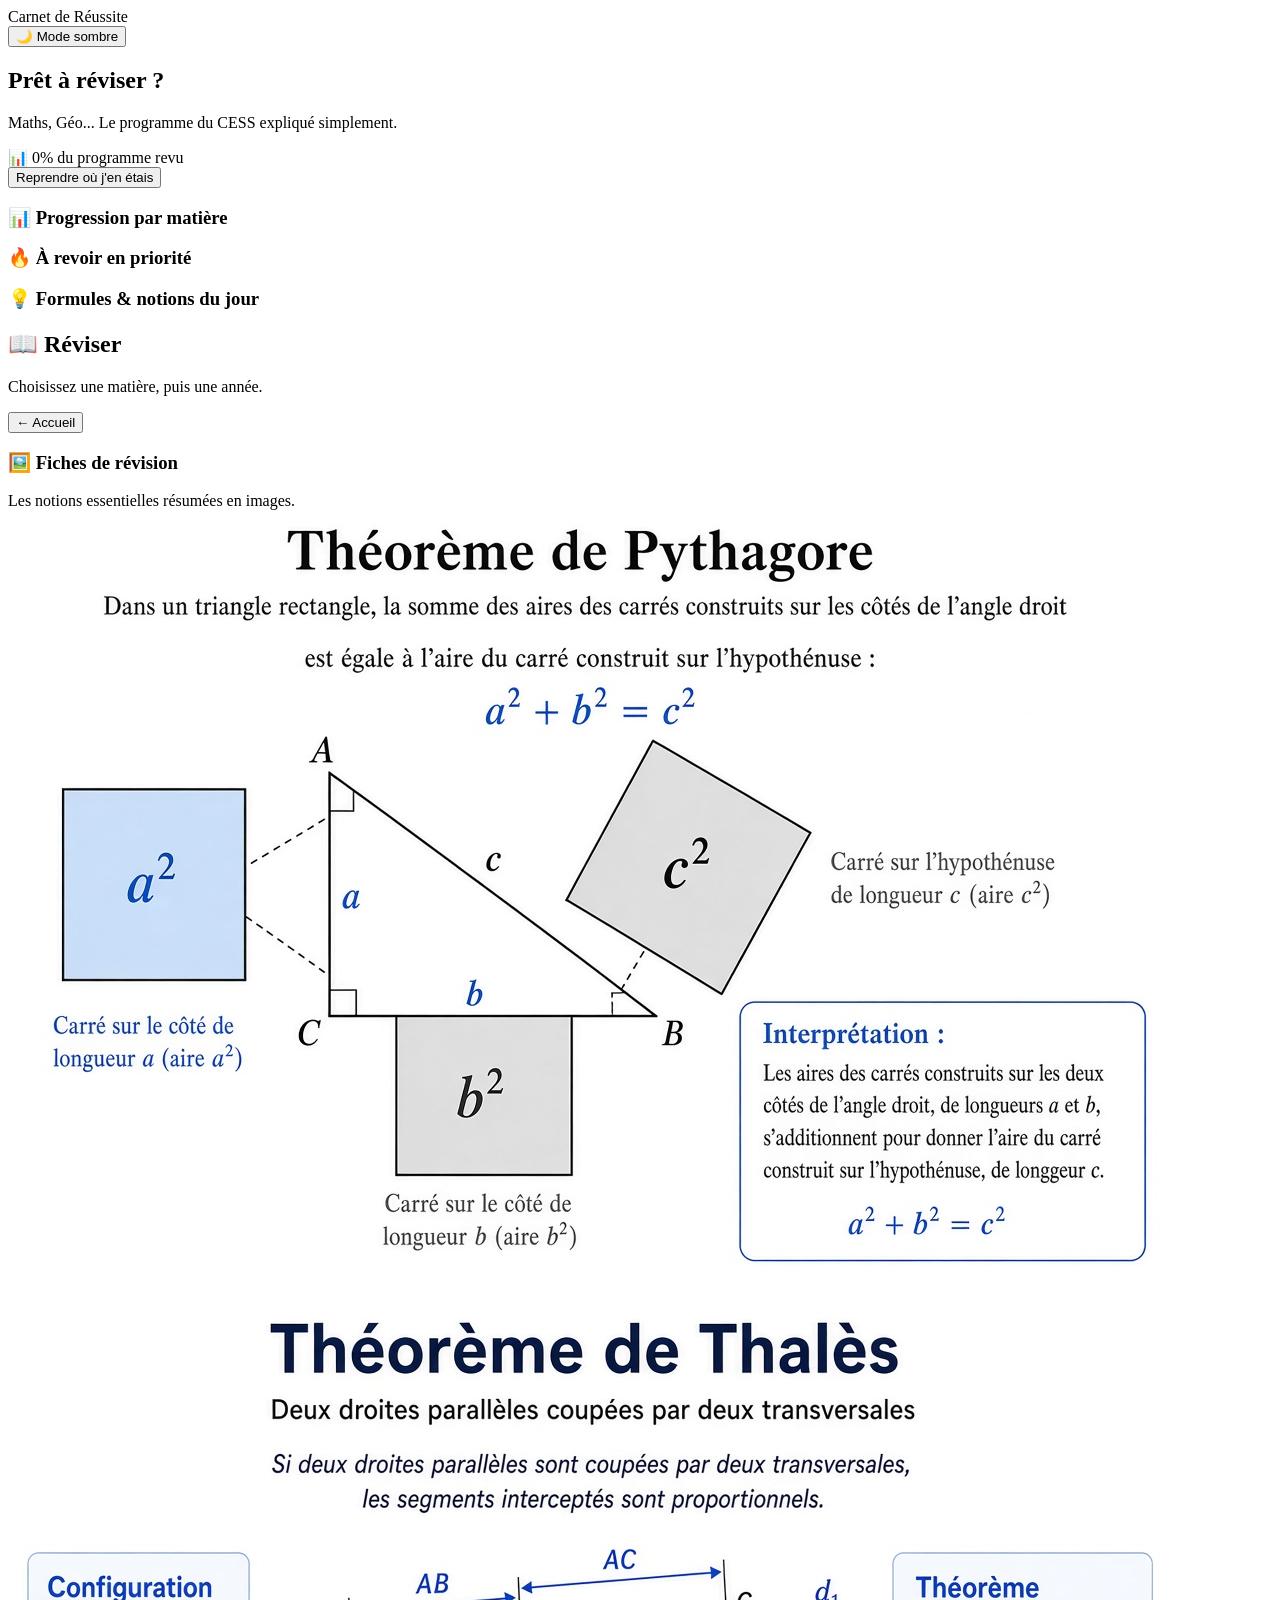
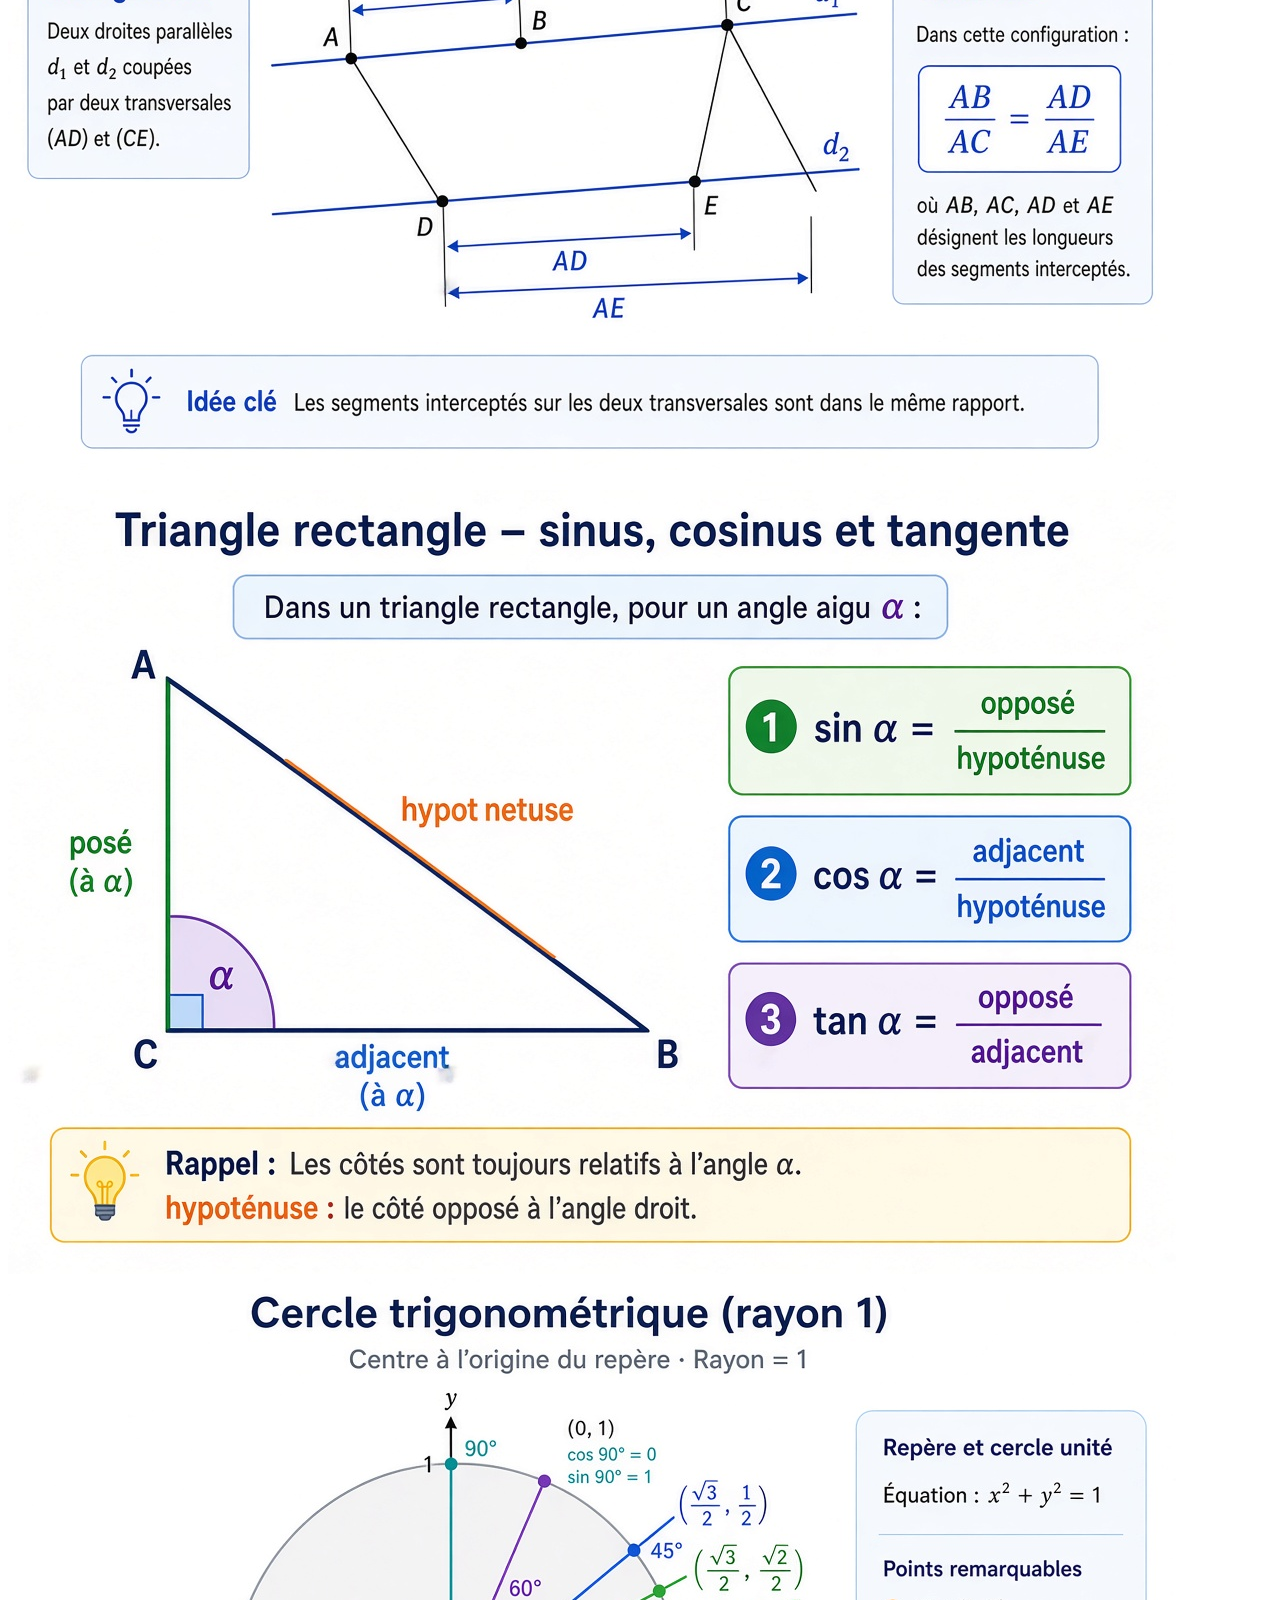
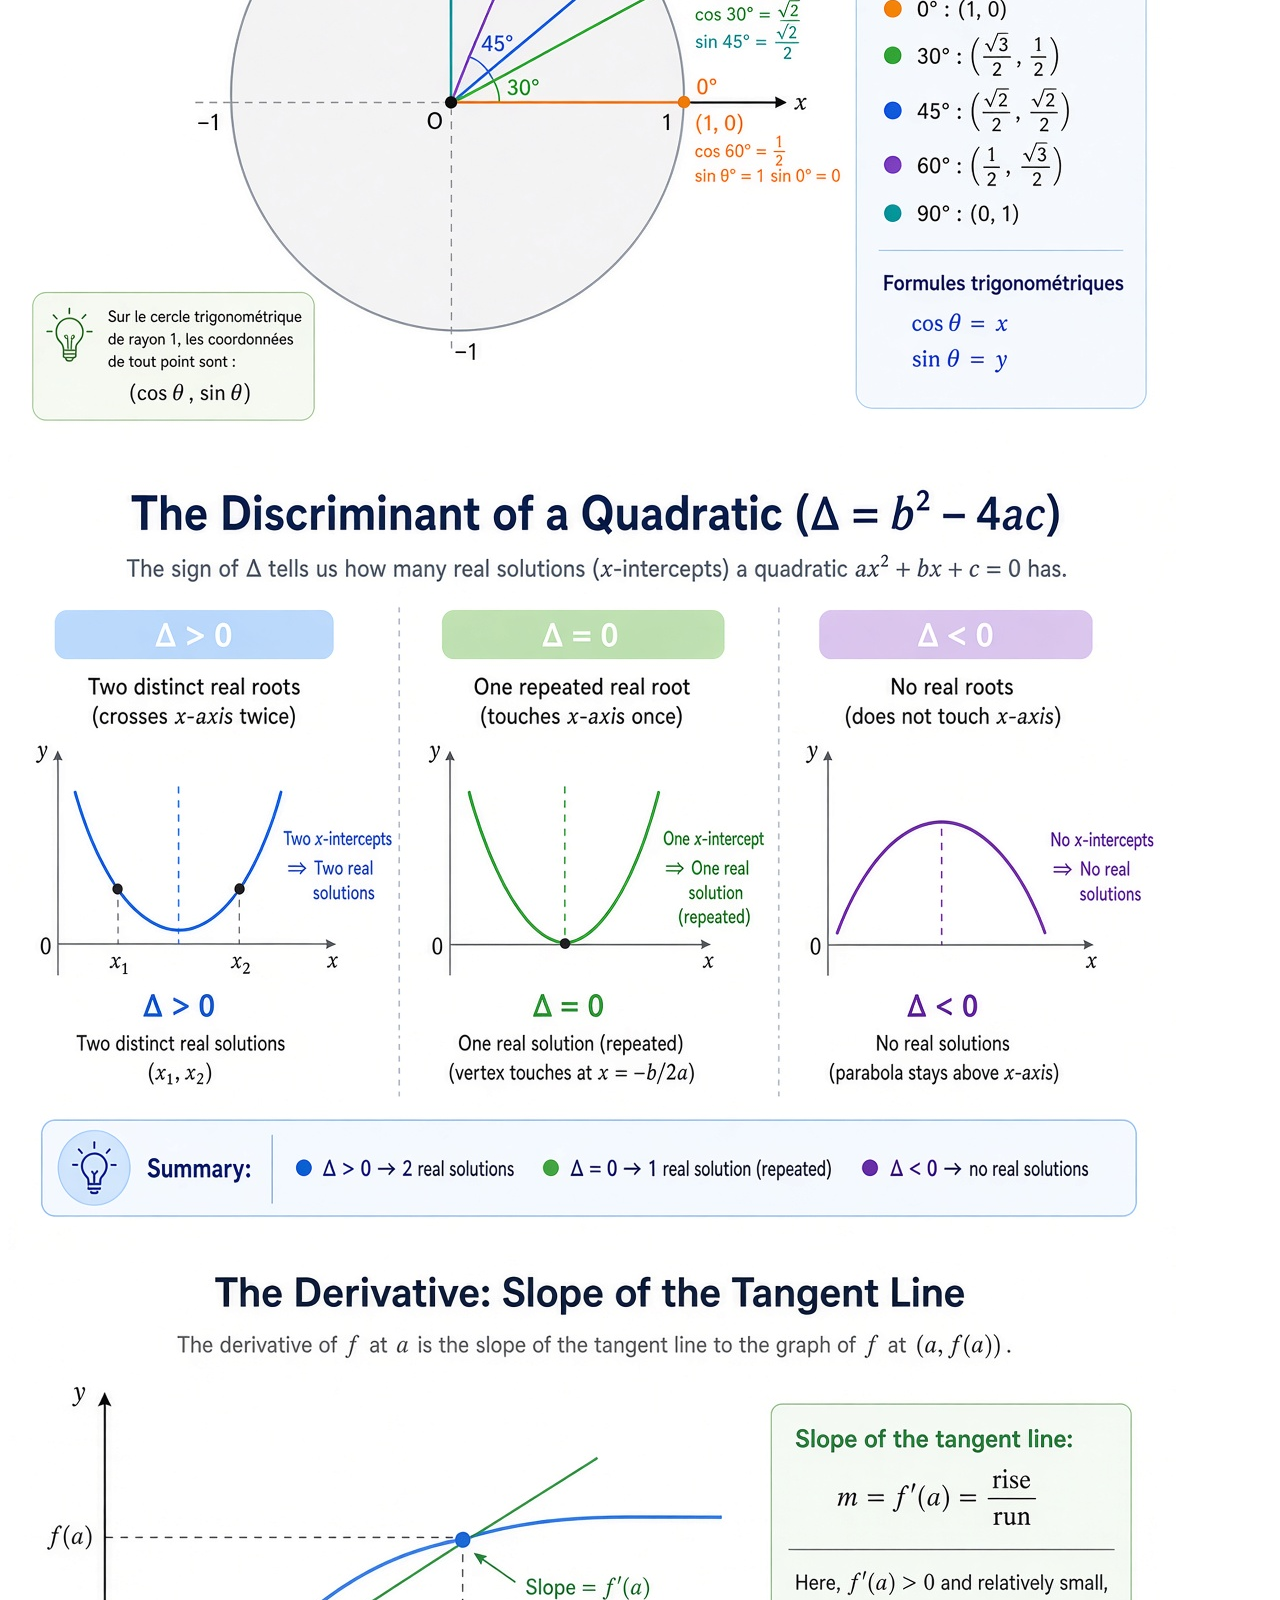
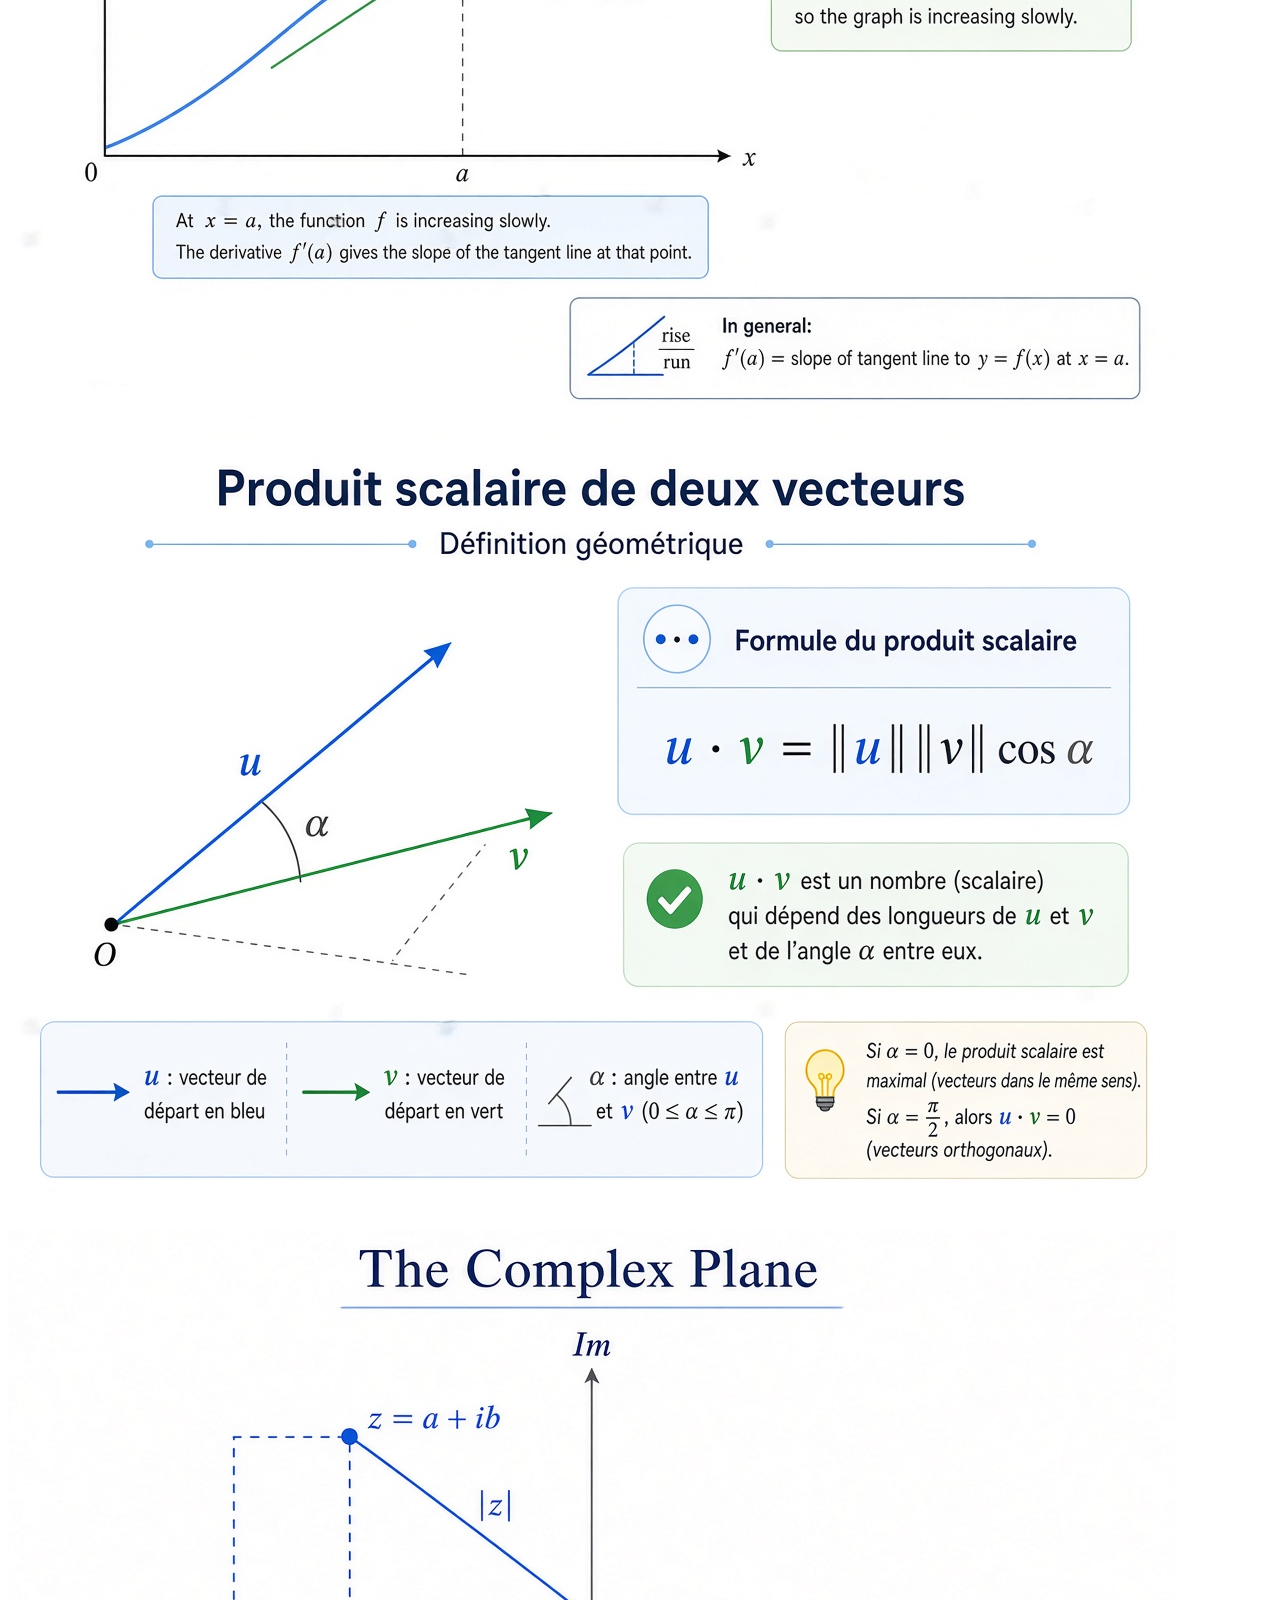
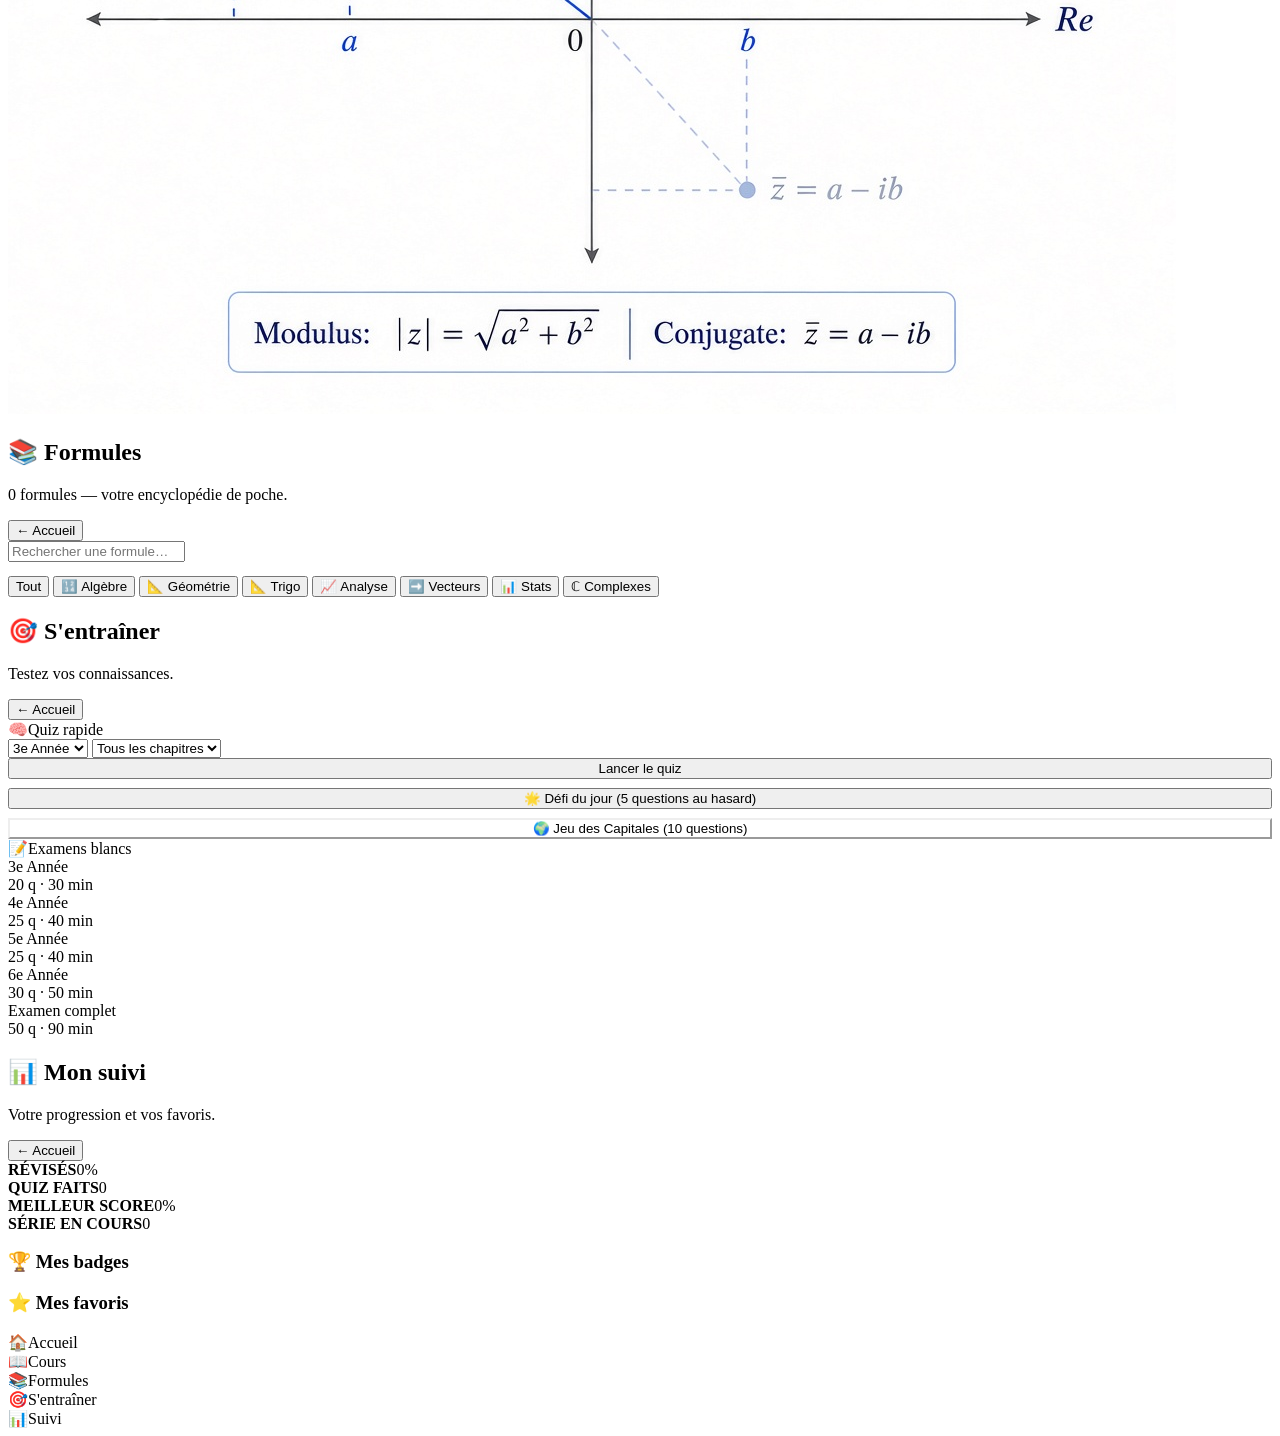
==== commit f656540d: "Add files via upload" ====
--- a/index.html
+++ b/index.html
@@ -119,6 +119,7 @@
             </div>
             <button class="primary-btn" style="width:100%;" onclick="startQuiz()">Lancer le quiz</button>
             <button class="ghost-btn" style="width:100%;margin-top:9px;" onclick="startDefiJour()">🌟 Défi du jour (5 questions au hasard)</button>
+            <button class="ghost-btn" style="width:100%;margin-top:9px;background:var(--teal-clair);color:var(--teal);border-color:var(--teal);" onclick="startJeuCapitales()">🌍 Jeu des Capitales (10 questions)</button>
         </div>
         <div class="panel block-entrainement">
             <div class="block-header"><span class="block-icon">📝</span><span class="block-title">Examens blancs</span></div>
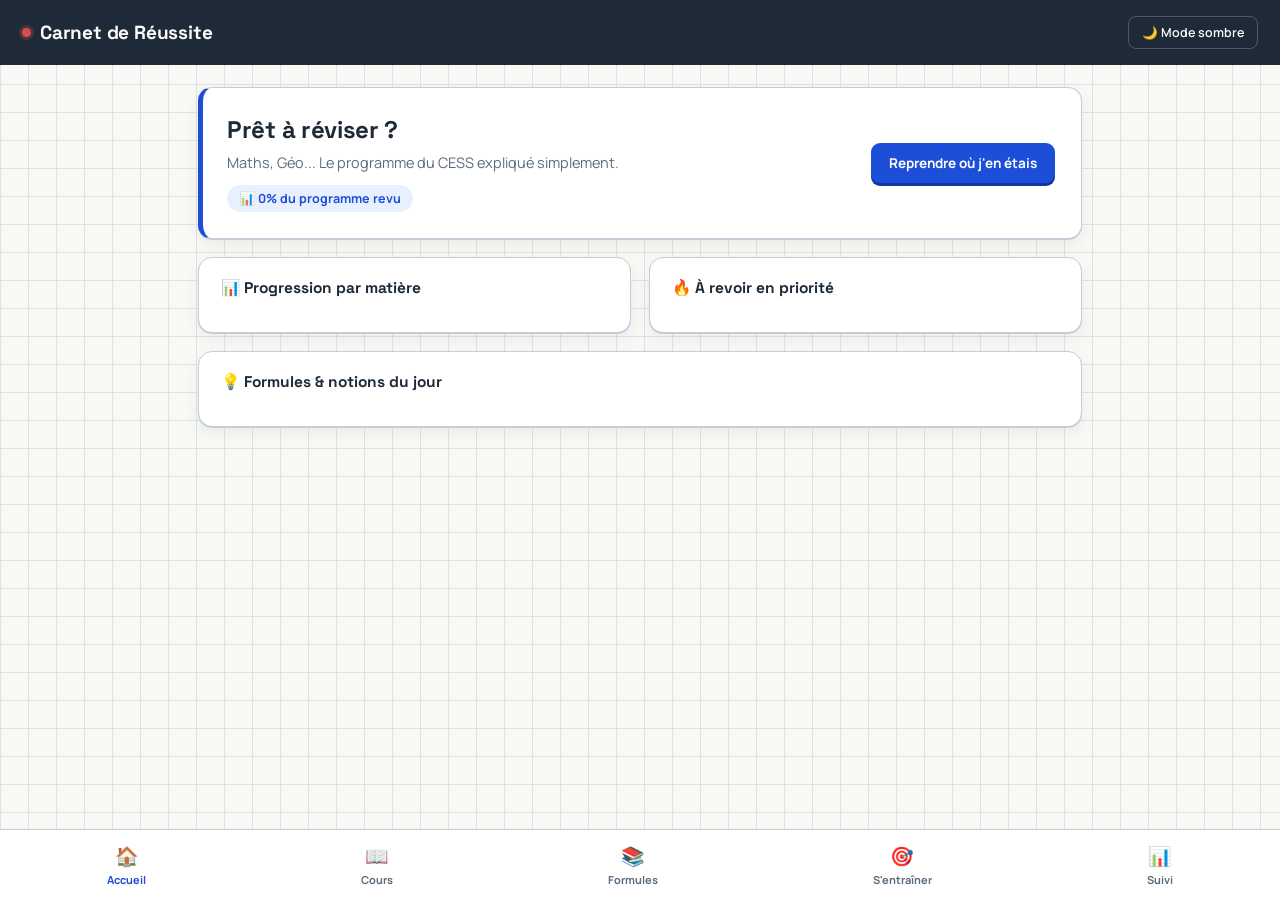
==== commit cfb6fc78: "Update index.html" ====
--- a/index.html
+++ b/index.html
@@ -121,6 +121,17 @@
             <button class="ghost-btn" style="width:100%;margin-top:9px;" onclick="startDefiJour()">🌟 Défi du jour (5 questions au hasard)</button>
             <button class="ghost-btn" style="width:100%;margin-top:9px;background:var(--teal-clair);color:var(--teal);border-color:var(--teal);" onclick="startJeuCapitales()">🌍 Jeu des Capitales (10 questions)</button>
         </div>
+
+        <!-- NOUVEAU : Examen Blanc CESS -->
+        <div class="panel block-entrainement" style="border:2px solid var(--rouge);">
+            <div class="block-header">
+                <span class="block-icon" style="background:var(--rouge-clair);">🔴</span>
+                <span class="block-title">Examen Blanc CESS - Géographie</span>
+            </div>
+            <p style="font-size:13px;color:var(--muted);margin-bottom:12px;">Entraînez-vous sur le format réel de l'examen du Jury (Tableaux Atouts/Contraintes et Texte argumentatif).</p>
+            <button class="danger-btn" style="width:100%;border:1px solid var(--rouge);color:var(--rouge);background:var(--rouge-clair);padding:12px;font-weight:700;" onclick="startExamenCess()">📝 Passer l'examen blanc CESS</button>
+        </div>
+
         <div class="panel block-entrainement">
             <div class="block-header"><span class="block-icon">📝</span><span class="block-title">Examens blancs</span></div>
             <div class="exam-grid">
--- a/style.css
+++ b/style.css
@@ -0,0 +1,354 @@
+:root{
+    --paper:#f8f8f4;
+    --paper-line:#dbe3ea;
+    --paper-line-strong:#c3ceda;
+    --sheet:#ffffff;
+    --margin:#d84c4c;
+    --ink:#1e2a38;
+    --ink-soft:#5b6b7c;
+    --bleu:#1d4ed8;
+    --bleu-clair:#e8f0fe;
+    --vert:#1f8a4c;
+    --vert-clair:#e7f7ec;
+    --rouge:#c0392b;
+    --rouge-clair:#fdecea;
+    --ambre:#b9791b;
+    --ambre-clair:#fdf3e0;
+    --violet:#6b46c1;
+    --violet-clair:#f1ebfb;
+    --teal:#0e7c86;
+    --teal-clair:#e4f5f6;
+    --radius: 14px;
+    --shadow: 0 1px 0 var(--paper-line-strong), 0 6px 16px rgba(30,42,56,0.06);
+    --font-head:'Space Grotesk', system-ui, sans-serif;
+    --font-body:'Manrope', system-ui, sans-serif;
+}
+body.dark{
+    --paper:#12161c;
+    --paper-line:#232b35;
+    --paper-line-strong:#2b3542;
+    --sheet:#181e26;
+    --margin:#e06a6a;
+    --ink:#eef1f5;
+    --ink-soft:#93a1b0;
+    --bleu:#5c8cf0;
+    --bleu-clair:#1c2a44;
+    --vert:#57c785;
+    --vert-clair:#16301f;
+    --rouge:#ea6b5c;
+    --rouge-clair:#3a1c1a;
+    --ambre:#e0a94a;
+    --ambre-clair:#3a2c12;
+    --violet:#a482e0;
+    --violet-clair:#2a1f42;
+    --teal:#4bb9c2;
+    --teal-clair:#12302f;
+    --shadow: 0 1px 0 var(--paper-line-strong), 0 6px 18px rgba(0,0,0,0.35);
+}
+*{box-sizing:border-box;margin:0;padding:0;}
+html{-webkit-font-smoothing:antialiased;}
+body{
+    font-family:var(--font-body);
+    color:var(--ink);
+    background-color:var(--paper);
+    background-image:
+        linear-gradient(var(--paper-line) 1px, transparent 1px),
+        linear-gradient(90deg, var(--paper-line) 1px, transparent 1px);
+    background-size: 28px 28px;
+    min-height:100vh;
+    padding-bottom:84px;
+    transition:background-color .3s ease, color .3s ease;
+}
+@media (prefers-reduced-motion: reduce){
+    *{animation-duration:0.001ms !important; transition-duration:0.001ms !important;}
+}
+.ces-header{
+    background:var(--ink);
+    color:#fbfbf9;
+    padding:16px 22px;
+    display:flex;
+    justify-content:space-between;
+    align-items:center;
+    position:sticky;
+    top:0;
+    z-index:900;
+}
+.brand{
+    font-family:var(--font-head);
+    font-weight:700;
+    font-size:19px;
+    letter-spacing:-0.2px;
+    cursor:pointer;
+    display:flex;
+    align-items:center;
+    gap:9px;
+}
+.brand .pin{
+    width:9px;height:9px;border-radius:50%;
+    background:var(--margin);
+    box-shadow:0 0 0 3px rgba(216,76,76,0.25);
+    display:inline-block;
+}
+.nav-btn{
+    background:transparent;
+    border:1px solid rgba(255,255,255,0.22);
+    color:#fbfbf9;
+    border-radius:8px;
+    padding:7px 13px;
+    cursor:pointer;
+    font-size:12.5px;
+    font-family:var(--font-body);
+    font-weight:600;
+    transition:background .2s ease, border-color .2s ease;
+}
+.nav-btn:hover{background:rgba(255,255,255,0.12); border-color:rgba(255,255,255,0.4);}
+.ces-app{max-width:920px;margin:auto;padding:22px 18px 10px;}
+.tab-content{animation:pageIn .35s ease;}
+.tab-content.hidden{display:none !important;}
+@keyframes pageIn{from{opacity:0;transform:translateY(8px);} to{opacity:1;transform:translateY(0);}}
+.page-header{display:flex;justify-content:space-between;align-items:flex-start;margin-bottom:22px;gap:12px;}
+.section-title{font-family:var(--font-head);font-size:25px;font-weight:700;letter-spacing:-0.3px;}
+.muted{color:var(--ink-soft);font-size:13.5px;margin-top:4px;}
+.hero{
+    background:var(--sheet);
+    border:1px solid var(--paper-line-strong);
+    border-left:5px solid var(--bleu);
+    border-radius:var(--radius);
+    padding:26px 26px 26px 24px;
+    display:flex;
+    justify-content:space-between;
+    align-items:center;
+    gap:20px;
+    margin-bottom:18px;
+    box-shadow:var(--shadow);
+}
+.hero h1{font-family:var(--font-head);font-size:24px;font-weight:700;margin-bottom:8px;letter-spacing:-0.3px;}
+.hero p{color:var(--ink-soft);margin-bottom:13px;font-size:14.5px;max-width:46ch;}
+.pastille-progress{
+    background:var(--bleu-clair);
+    color:var(--bleu);
+    padding:5px 12px;
+    border-radius:20px;
+    font-size:12.5px;
+    font-weight:700;
+    display:inline-block;
+}
+.primary-btn, .ghost-btn{
+    border:none;
+    border-radius:9px;
+    padding:11px 18px;
+    font-family:var(--font-body);
+    font-weight:700;
+    font-size:13.5px;
+    cursor:pointer;
+    transition:transform .15s ease, background .2s ease, box-shadow .2s ease;
+    white-space:nowrap;
+}
+.primary-btn{background:var(--bleu);color:#fff;box-shadow:0 3px 0 #14349e;}
+.primary-btn:hover{transform:translateY(-1px);}
+.primary-btn:active{transform:translateY(1px); box-shadow:0 1px 0 #14349e;}
+.ghost-btn{background:transparent;color:var(--ink-soft);border:1px solid var(--paper-line-strong);}
+.ghost-btn:hover{background:var(--paper);}
+.panel{
+    background:var(--sheet);
+    border:1px solid var(--paper-line-strong);
+    border-radius:var(--radius);
+    padding:20px 20px 20px 22px;
+    box-shadow:var(--shadow);
+    margin-bottom:18px;
+}
+.panel h3{font-family:var(--font-head);font-size:15.5px;margin-bottom:14px;font-weight:700;display:flex;align-items:center;gap:8px;}
+.dashboard-grid{display:grid;grid-template-columns:1fr 1fr;gap:18px;}
+.progression-list{display:flex;flex-direction:column;gap:13px;}
+.progress-label{display:flex;justify-content:space-between;font-size:13px;margin-bottom:5px;font-weight:700;}
+.progress-bar{height:7px;background:var(--paper);border:1px solid var(--paper-line-strong);border-radius:5px;overflow:hidden;}
+.progress-fill{height:100%;border-radius:5px;transition:width .5s ease;}
+.urgent-item{
+    display:flex;justify-content:space-between;align-items:center;
+    padding:10px 12px;background:var(--paper);border-radius:9px;
+    font-size:13px;font-weight:600;gap:10px;
+}
+.urgent-item b{color:var(--rouge);font-weight:800;}
+.formules-du-jour{display:grid;grid-template-columns:repeat(auto-fit,minmax(190px,1fr));gap:13px;}
+.formule-mini{
+    background:var(--paper);
+    padding:14px;
+    border-radius:10px;
+    border-left:3px solid var(--bleu);
+    font-size:13.5px;
+}
+.formule-mini b{font-family:var(--font-head);display:block;margin-bottom:3px;color:var(--bleu);}
+.annee-selector{display:grid;grid-template-columns:1fr;gap:12px;margin-bottom:26px;}
+.annee-card{
+    background:var(--sheet);
+    border:1px solid var(--paper-line-strong);
+    border-radius:12px;
+    padding:18px 20px;
+    display:flex;
+    align-items:center;
+    gap:18px;
+    border-left:6px solid var(--tab-color, var(--bleu));
+    box-shadow:var(--shadow);
+    cursor:pointer;
+    transition:transform .18s ease, box-shadow .18s ease;
+}
+.annee-card:hover{transform:translateX(4px);}
+.annee-icon{
+    font-family:var(--font-head);font-weight:700;font-size:20px;
+    width:44px;height:44px;border-radius:10px;
+    display:flex;align-items:center;justify-content:center;
+    background:var(--tab-color-light, var(--bleu-clair));
+    color:var(--tab-color, var(--bleu));
+    flex-shrink:0;
+}
+.annee-info h3{font-family:var(--font-head);margin:0 0 3px 0;font-size:16.5px;font-weight:700;}
+.annee-info p{margin:0;color:var(--ink-soft);font-size:12.5px;}
+.chapitre-list{background:var(--sheet);border:1px solid var(--paper-line-strong);border-radius:var(--radius);overflow:hidden;box-shadow:var(--shadow);}
+.chapitre-row{
+    display:flex;align-items:center;justify-content:space-between;
+    padding:14px 20px;border-bottom:1px solid var(--paper-line);
+    cursor:pointer;transition:background .15s ease;
+    border-left:3px solid transparent;
+}
+.chapitre-row:last-child{border-bottom:none;}
+.chapitre-row:hover{background:var(--paper); border-left-color:var(--bleu);}
+.chap-left{display:flex;align-items:center;gap:12px;}
+.chap-icon{font-size:19px;width:30px;height:30px;border-radius:8px;display:flex;align-items:center;justify-content:center;background:var(--paper);flex-shrink:0;}
+.chap-title{font-weight:700;font-size:14px;}
+.chap-status{font-size:10.5px;padding:4px 10px;border-radius:12px;font-weight:800;letter-spacing:0.2px;flex-shrink:0;}
+.statut-revise{background:var(--vert-clair);color:var(--vert);}
+.statut-cours{background:var(--ambre-clair);color:var(--ambre);}
+.statut-vu{background:var(--paper-line);color:var(--ink-soft);}
+.groupe-fiches{
+    display:grid;
+    grid-template-columns:repeat(auto-fit,minmax(280px,1fr));
+    gap:16px;
+    margin-top:14px;
+}
+.groupe-fiches img{
+    width:100%;
+    height:auto;
+    border-radius:12px;
+    border:1px solid var(--paper-line-strong);
+    box-shadow:var(--shadow);
+    cursor:zoom-in;
+    background:var(--sheet);
+    transition:transform .2s ease, box-shadow .2s ease;
+}
+.groupe-fiches img:hover{
+    transform:scale(1.02);
+    box-shadow:0 8px 24px rgba(30,42,56,0.15);
+}
+.search-bar{padding:11px 14px;border:1px solid var(--paper-line-strong);border-radius:9px;background:var(--sheet);color:var(--ink);font-size:13.5px;font-family:var(--font-body);width:100%;}
+.search-bar:focus{outline:2px solid var(--bleu);outline-offset:1px;}
+.filtres-pills{display:flex;flex-wrap:wrap;gap:8px;margin-bottom:20px;}
+.pill{
+    background:var(--sheet);border:1px solid var(--paper-line-strong);color:var(--ink-soft);
+    padding:7px 13px;border-radius:20px;font-size:12.5px;font-weight:700;cursor:pointer;
+    transition:background .2s ease,color .2s ease,border-color .2s ease;
+    font-family:var(--font-body);
+}
+.pill:hover{border-color:var(--bleu);}
+.pill.active{background:var(--ink);color:#fbfbf9;border-color:var(--ink);}
+.formules-grid{display:grid;grid-template-columns:repeat(auto-fit,minmax(300px,1fr));gap:16px;}
+.formule-card{background:var(--sheet);border:1px solid var(--paper-line-strong);border-radius:var(--radius);padding:18px;box-shadow:var(--shadow);}
+.formule-header{display:flex;align-items:center;gap:10px;margin-bottom:13px;}
+.formule-icon{font-size:18px;width:30px;height:30px;border-radius:8px;background:var(--paper);display:flex;align-items:center;justify-content:center;flex-shrink:0;}
+.formule-title{font-family:var(--font-head);font-weight:700;font-size:14.5px;flex:1;}
+.formule-categorie{font-size:10.5px;font-weight:800;padding:3px 9px;border-radius:10px;flex-shrink:0;}
+.formule-definition{font-size:13.5px;color:var(--ink-soft);margin-bottom:11px;}
+.formule-math{background:var(--paper);border:1px solid var(--paper-line-strong);border-radius:8px;padding:12px;font-family:var(--font-head);font-size:16.5px;font-weight:700;text-align:center;color:var(--bleu);margin-bottom:11px;}
+.formule-actions{display:flex;justify-content:flex-end;}
+.formule-actions button{border:none;background:transparent;color:var(--ink-soft);cursor:pointer;font-size:12.5px;font-weight:700;font-family:var(--font-body);padding:4px 6px;}
+.formule-actions button:hover{color:var(--ambre);}
+.block-entrainement{border:1px solid var(--paper-line-strong);box-shadow:none;}
+.block-header{display:flex;align-items:center;gap:10px;margin-bottom:18px;}
+.block-icon{font-size:22px;width:38px;height:38px;border-radius:9px;background:var(--paper);display:flex;align-items:center;justify-content:center;}
+.block-title{font-family:var(--font-head);font-size:16.5px;font-weight:700;}
+.select-group{display:grid;grid-template-columns:1fr 1fr;gap:10px;margin-bottom:18px;}
+.exam-grid{display:grid;grid-template-columns:repeat(auto-fit,minmax(140px,1fr));gap:12px;}
+.exam-card{background:var(--paper);border:2px solid transparent;border-radius:11px;padding:18px;text-align:center;cursor:pointer;transition:border-color .2s ease,background .2s ease;}
+.exam-card:hover{border-color:var(--bleu);background:var(--bleu-clair);}
+.exam-card.complet{background:var(--ambre-clair);border-color:transparent;}
+.exam-card.complet:hover{border-color:var(--ambre);}
+.exam-title{font-family:var(--font-head);font-size:14.5px;font-weight:700;margin-bottom:4px;}
+.exam-info{font-size:11.5px;color:var(--ink-soft);font-weight:600;}
+.stats-grid{display:grid;grid-template-columns:repeat(auto-fit,minmax(130px,1fr));gap:13px;margin-bottom:18px;}
+.stat-card{background:var(--sheet);border:1px solid var(--paper-line-strong);border-radius:var(--radius);padding:18px;text-align:center;box-shadow:var(--shadow);}
+.stat-card b{display:block;color:var(--ink-soft);font-size:11px;margin-bottom:6px;font-weight:700;}
+.stat-card span{font-family:var(--font-head);font-size:22px;font-weight:700;}
+.badges-list{display:flex;flex-direction:column;gap:9px;}
+.badge-item{display:flex;align-items:center;gap:10px;padding:10px 12px;border-radius:9px;font-size:13px;font-weight:700;}
+.badge-item.unlocked{background:var(--vert-clair);color:var(--vert);}
+.badge-item.locked{background:var(--paper);color:var(--ink-soft);opacity:0.65;}
+#favorisList{display:flex;flex-direction:column;gap:8px;font-size:13.5px;font-weight:600;}
+#favorisList .fav-empty{color:var(--ink-soft);font-weight:600;}
+.quiz-question{background:var(--sheet);border:1px solid var(--paper-line-strong);border-radius:var(--radius);padding:20px;box-shadow:var(--shadow);margin-bottom:14px;}
+.question-text{font-family:var(--font-head);font-weight:700;font-size:17px;margin-bottom:15px;}
+.quiz-options{display:flex;flex-direction:column;gap:9px;}
+.quiz-options button{
+    text-align:left;padding:12px 15px;border:2px solid var(--paper-line-strong);border-radius:10px;
+    background:var(--sheet);cursor:pointer;font-size:13.5px;font-family:var(--font-body);font-weight:600;color:var(--ink);
+    transition:border-color .15s ease, background .15s ease, transform .1s ease;
+}
+.quiz-options button:hover:not(.locked){border-color:var(--bleu);background:var(--bleu-clair);}
+.quiz-options button.correct{border-color:var(--vert);background:var(--vert-clair);color:var(--vert);font-weight:800;}
+.quiz-options button.wrong{border-color:var(--rouge);background:var(--rouge-clair);color:var(--rouge);}
+.quiz-options button.locked{cursor:default;}
+.quiz-result{margin-top:12px;padding:12px 14px;border-radius:9px;font-weight:700;font-size:13.5px;}
+.quiz-result.correct{background:var(--vert-clair);color:var(--vert);border-left:4px solid var(--vert);}
+.quiz-result.wrong{background:var(--rouge-clair);color:var(--rouge);border-left:4px solid var(--rouge);}
+#examenContent .quiz-options button{background:var(--paper);}
+.progress-thin{height:4px;background:var(--paper-line);border-radius:2px;overflow:hidden;margin-top:8px;}
+.progress-thin > div{height:100%;background:var(--bleu);border-radius:2px;transition:width .3s ease;}
+.quiz-topline{display:flex;justify-content:space-between;font-size:13px;color:var(--ink-soft);font-weight:700;}
+.modal-backdrop{
+    position:fixed;inset:0;background:rgba(20,26,34,0.55);
+    z-index:1000;display:flex;align-items:center;justify-content:center;padding:20px;
+}
+.modal-card{
+    background:var(--sheet);border-radius:18px;max-width:840px;width:100%;max-height:88vh;overflow-y:auto;
+    padding:0;box-shadow:0 25px 60px rgba(0,0,0,0.3);position:relative;
+    animation:modalIn .25s ease;
+}
+@keyframes modalIn{from{opacity:0;transform:scale(.97) translateY(6px);}to{opacity:1;transform:scale(1) translateY(0);}}
+.modal-head{padding:26px 30px 18px;border-bottom:1px solid var(--paper-line);position:sticky;top:0;background:var(--sheet);z-index:2;}
+.modal-close{position:absolute;top:18px;right:20px;background:var(--paper);border:none;width:32px;height:32px;border-radius:50%;font-size:16px;cursor:pointer;color:var(--ink-soft);}
+.modal-close:hover{background:var(--paper-line);}
+.modal-body{padding:6px 30px 30px;}
+.modal-h2{font-family:var(--font-head);font-size:22px;font-weight:700;margin-bottom:4px;padding-right:36px;}
+.modal-desc{color:var(--ink-soft);font-size:13.5px;}
+.cours-block{background:var(--paper);border-left:5px solid var(--bleu);border-radius:10px;padding:20px 22px;margin:20px 0;}
+.cours-block h4{font-family:var(--font-head);font-size:14px;font-weight:700;margin:14px 0 6px;}
+.cours-block h4:first-child{margin-top:0;}
+.cours-block p, .cours-block li{font-size:14px;line-height:1.6;color:var(--ink);}
+.cours-block ul{margin:6px 0 6px 20px;}
+.cours-block b{color:var(--bleu);}
+.modal-body h3{font-family:var(--font-head);font-size:15px;font-weight:700;margin:18px 0 8px;}
+.modal-body ul{margin:0 0 14px 20px;font-size:13.5px;line-height:1.65;}
+.modal-actions{display:flex;gap:10px;margin-top:22px;flex-wrap:wrap;}
+.bottom-nav{
+    position:fixed;bottom:0;left:0;right:0;background:var(--sheet);
+    display:flex;justify-content:space-around;padding:9px 0 max(9px, env(safe-area-inset-bottom));
+    border-top:1px solid var(--paper-line-strong);z-index:1000;
+}
+.nav-item{text-align:center;font-size:11px;color:var(--ink-soft);cursor:pointer;font-weight:700;transition:color .2s ease;padding:4px 10px;border-radius:8px;}
+.nav-item.active{color:var(--bleu);}
+.nav-icon{font-size:19px;display:block;margin-bottom:3px;}
+.nav-item:focus-visible, .pill:focus-visible, .primary-btn:focus-visible, .ghost-btn:focus-visible,
+.exam-card:focus-visible, .annee-card:focus-visible, .chapitre-row:focus-visible, .quiz-options button:focus-visible{
+    outline:2px solid var(--bleu); outline-offset:2px;
+}
+@media(max-width:768px){
+    .ces-header{padding:13px 16px;}
+    .brand{font-size:17px;}
+    .hero{flex-direction:column;align-items:flex-start;gap:14px;padding:22px;}
+    .hero h1{font-size:20px;}
+    .primary-btn{width:100%;text-align:center;}
+    .dashboard-grid{grid-template-columns:1fr;}
+    .exam-grid{grid-template-columns:repeat(2,1fr);}
+    .select-group{grid-template-columns:1fr;}
+    .formules-grid{grid-template-columns:1fr;}
+    .modal-head{padding:22px 20px 14px;}
+    .modal-body{padding:6px 20px 24px;}
+}
